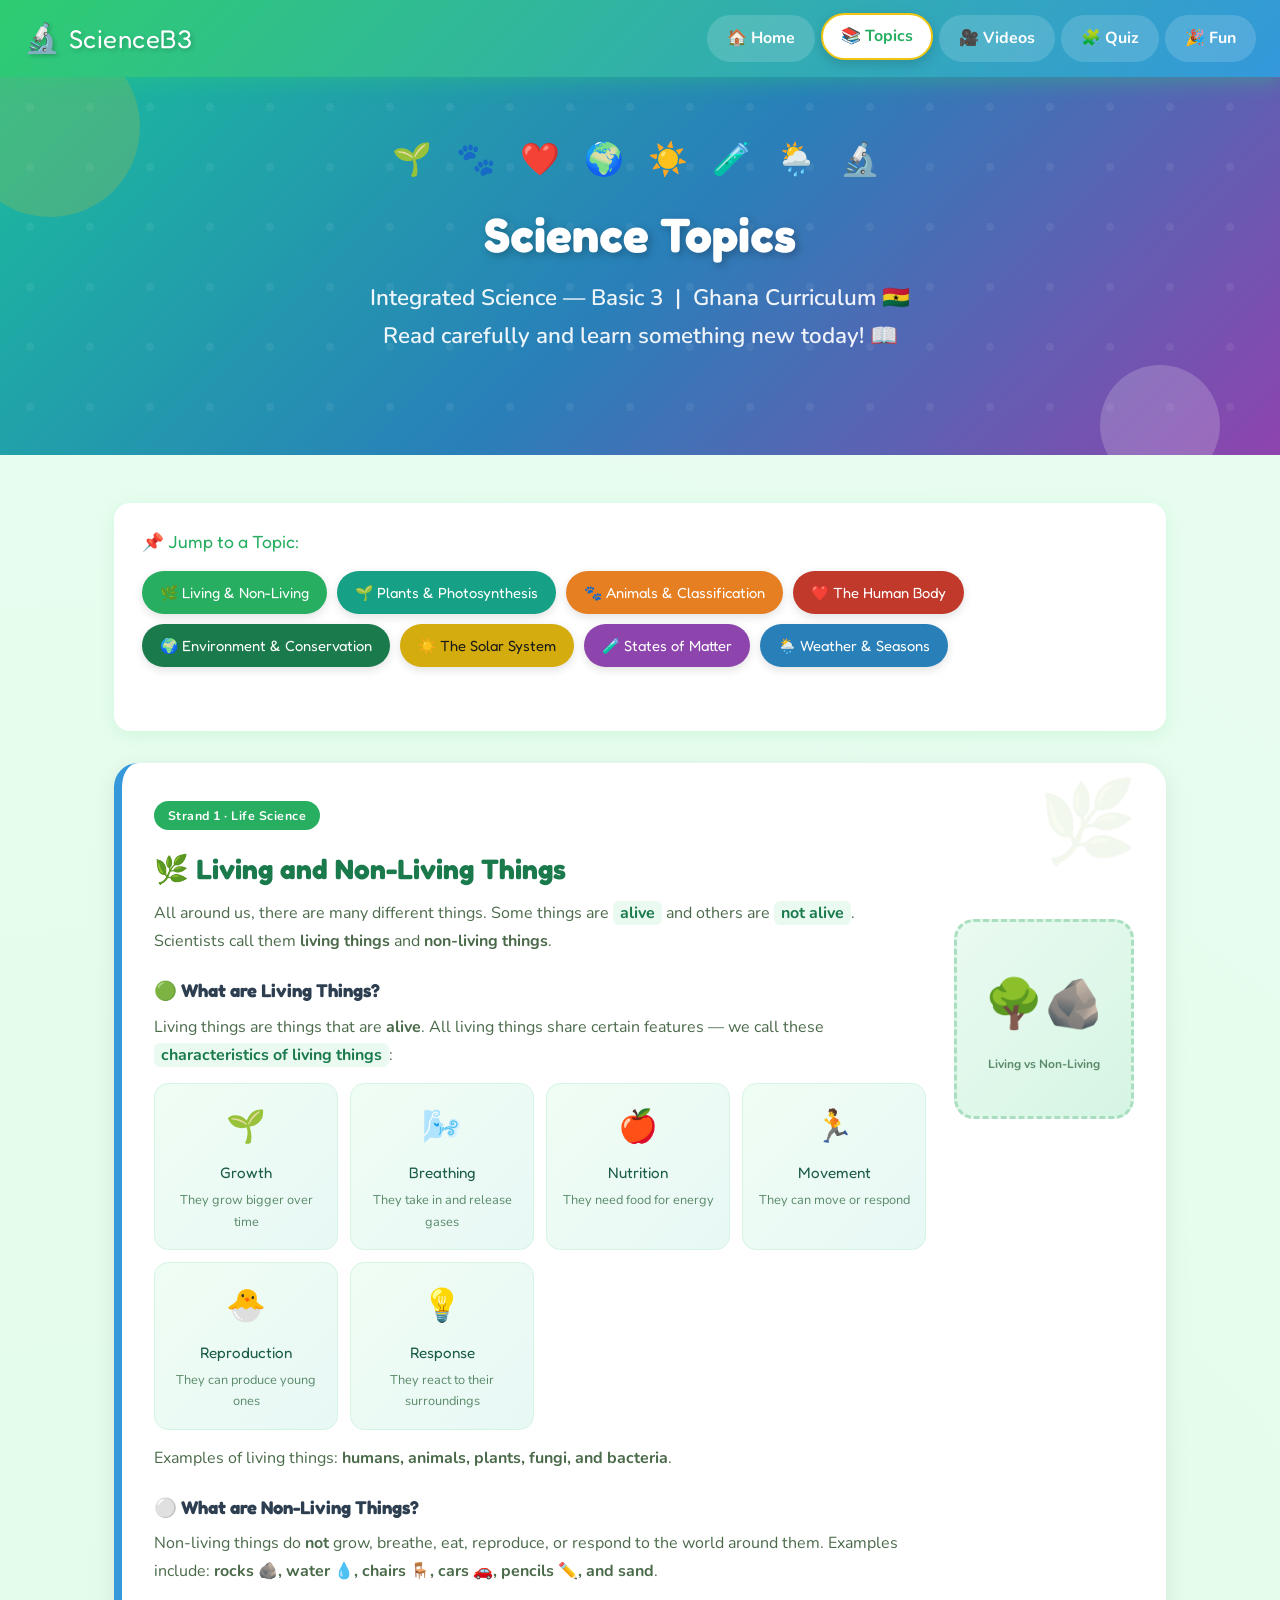
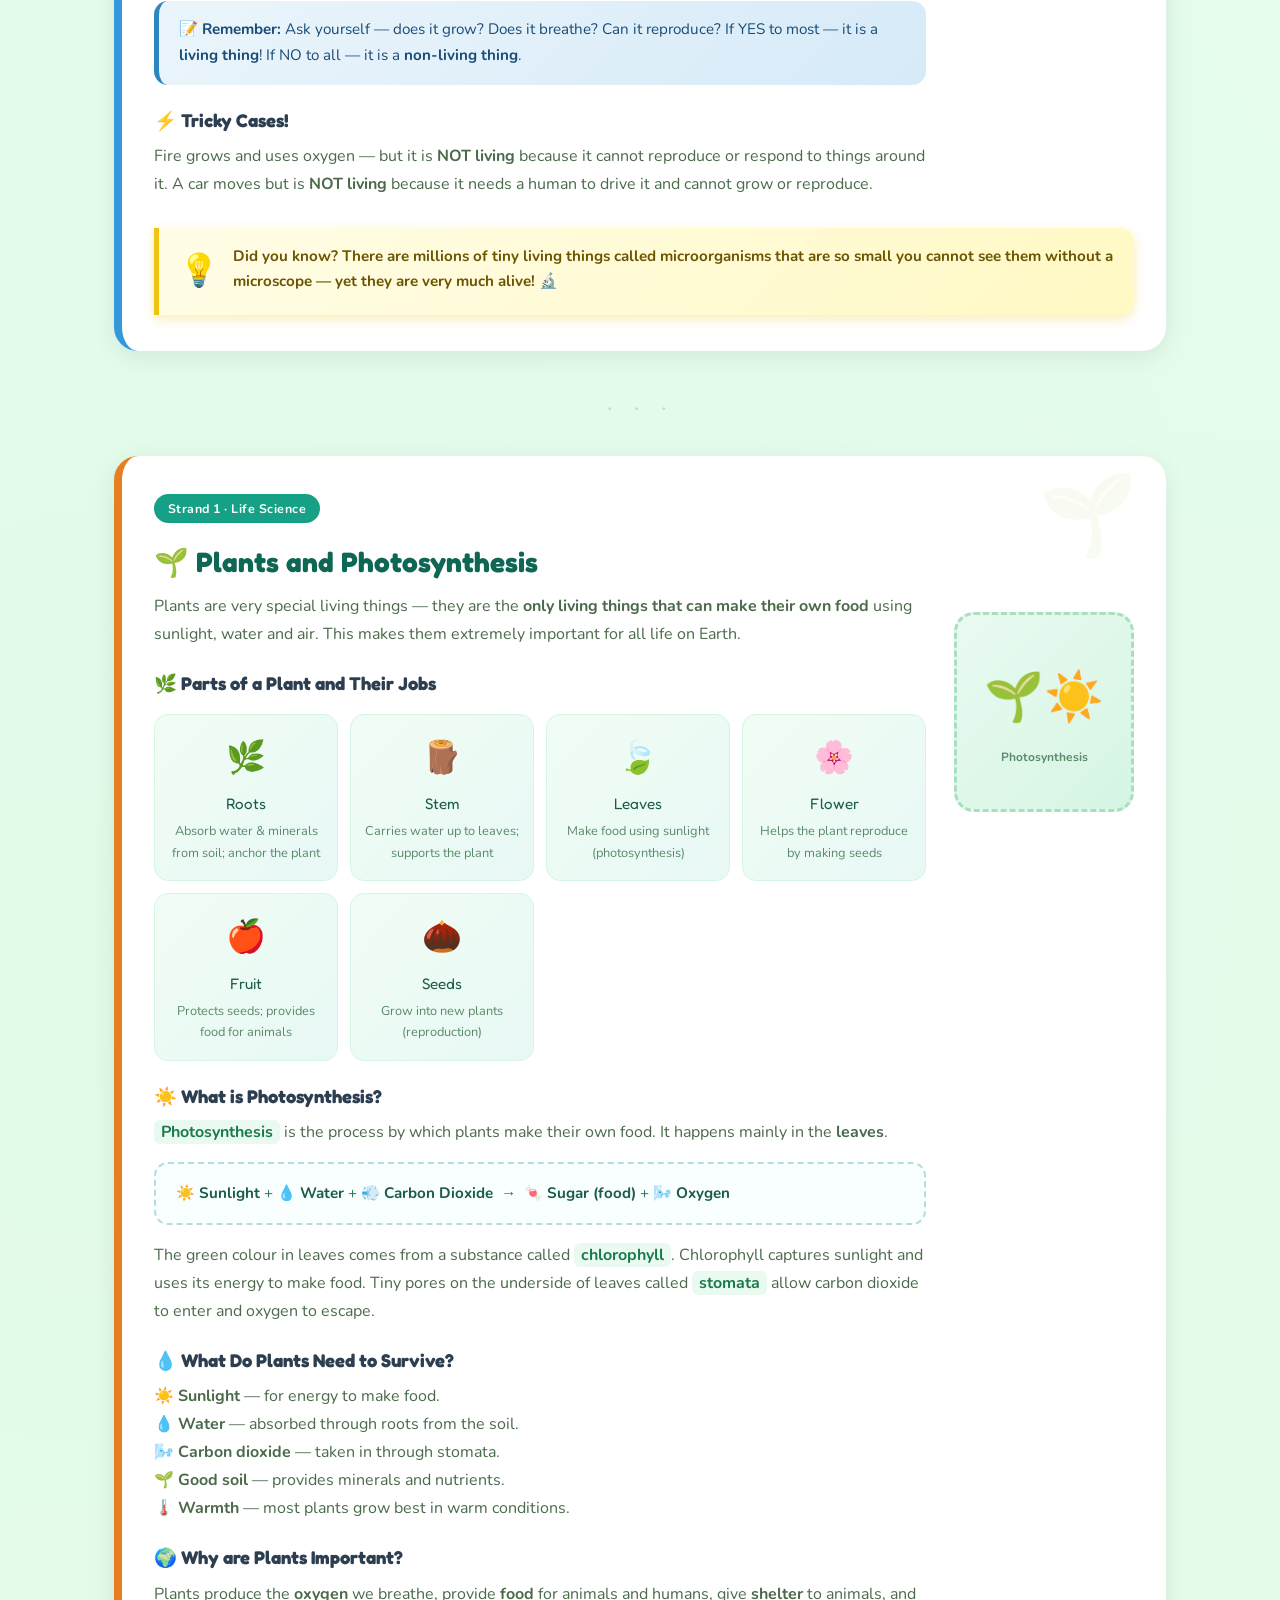
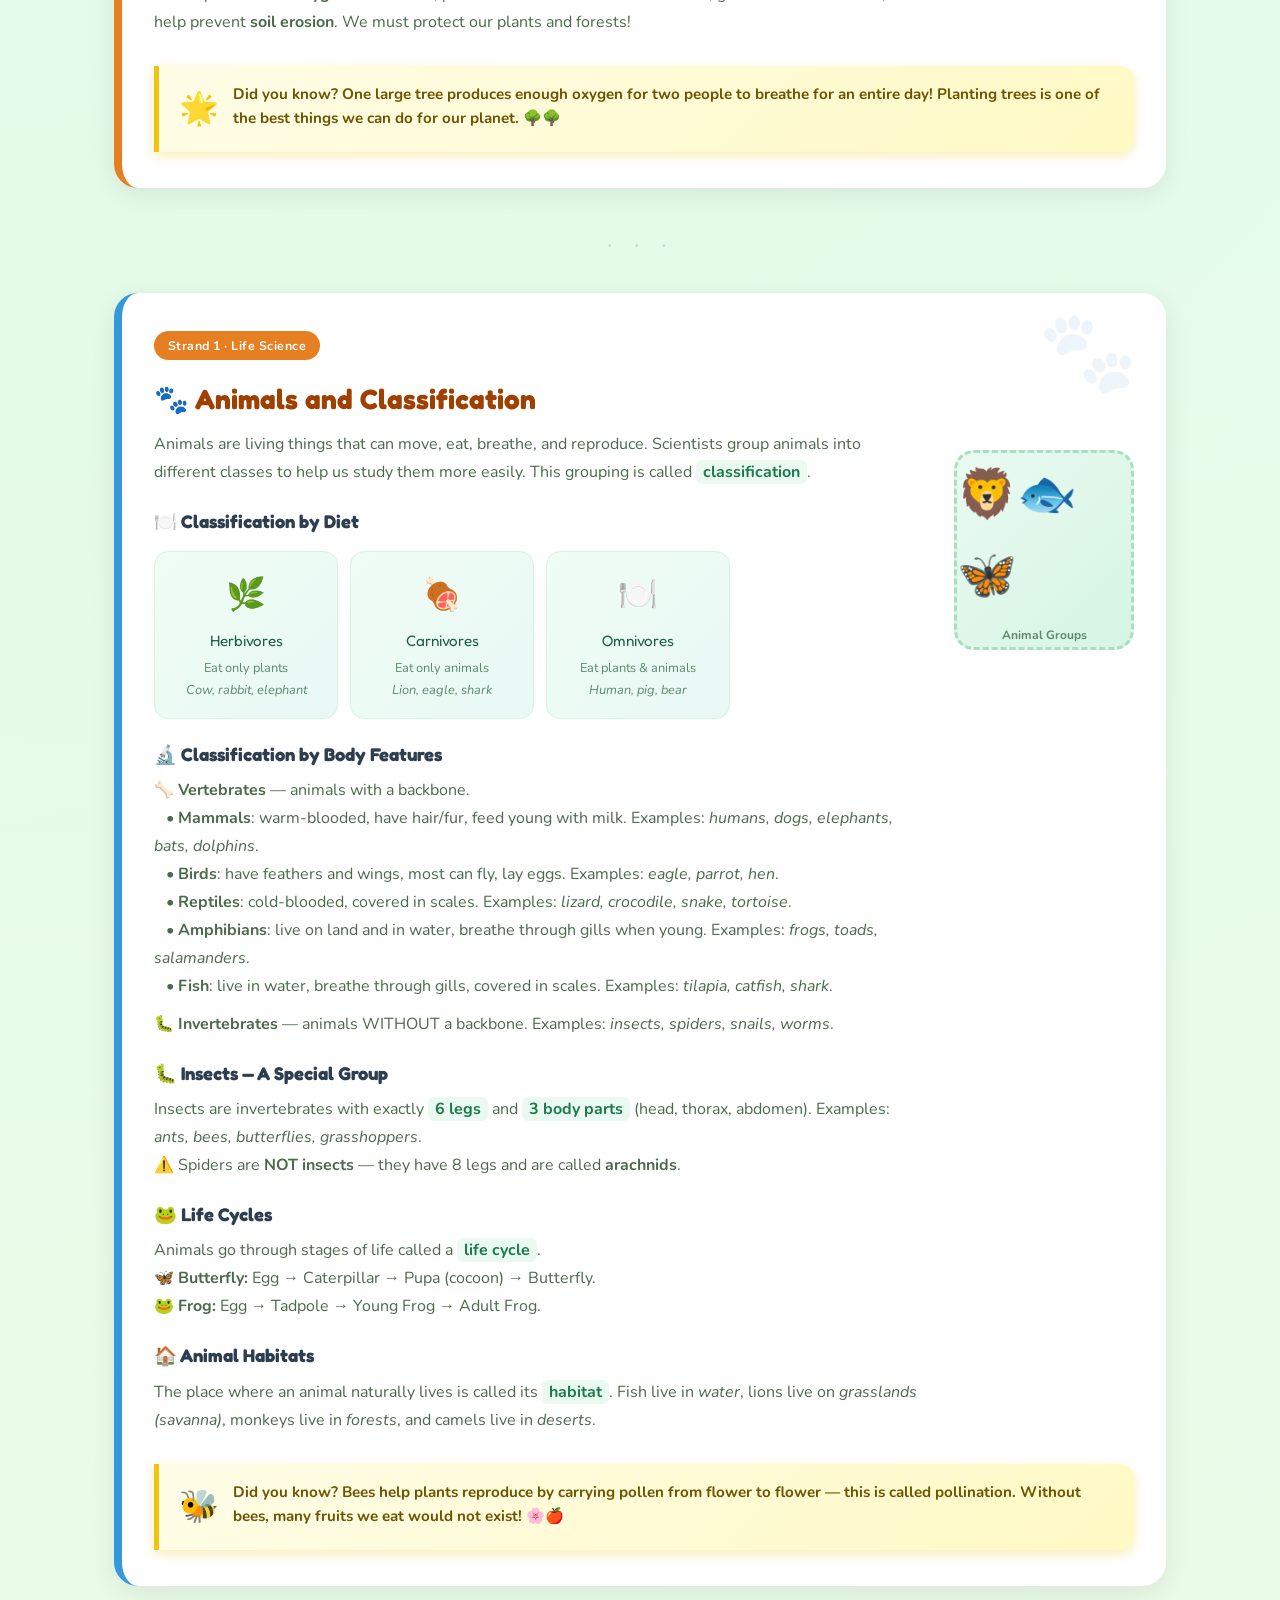
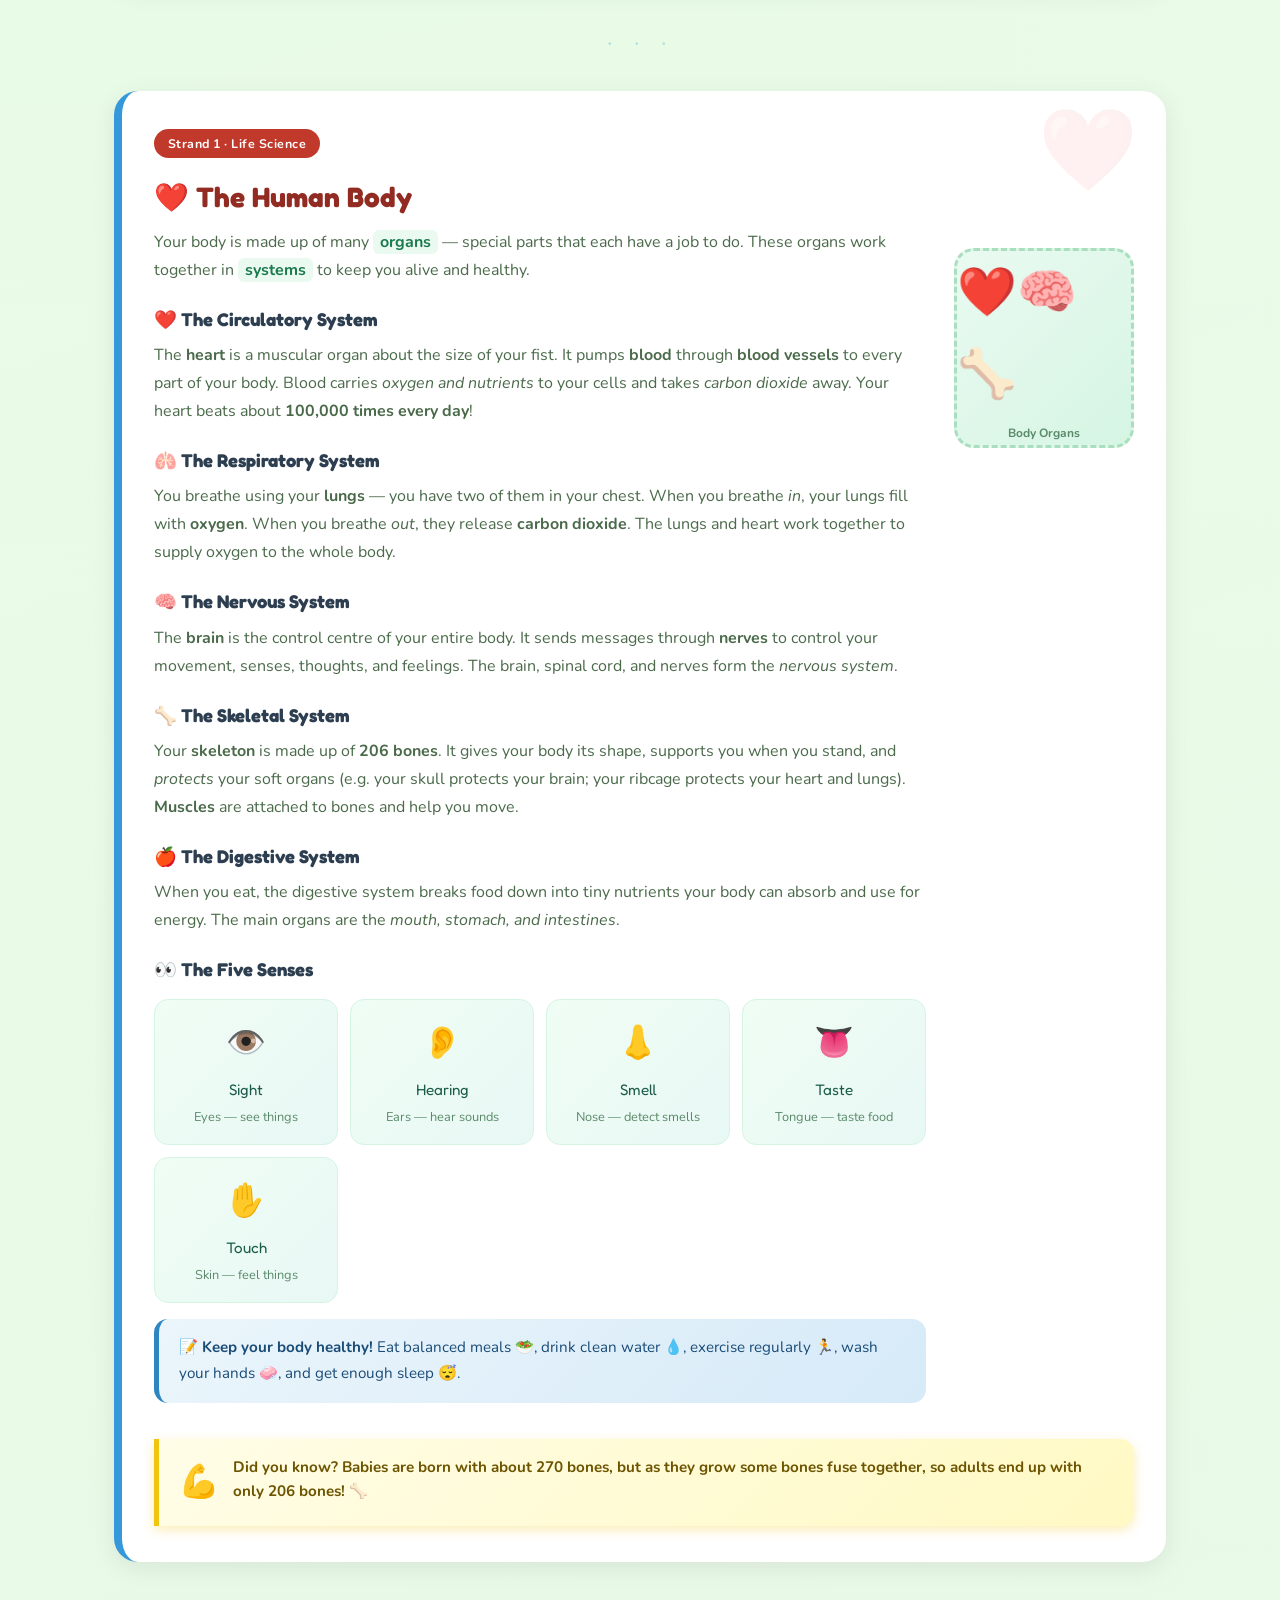
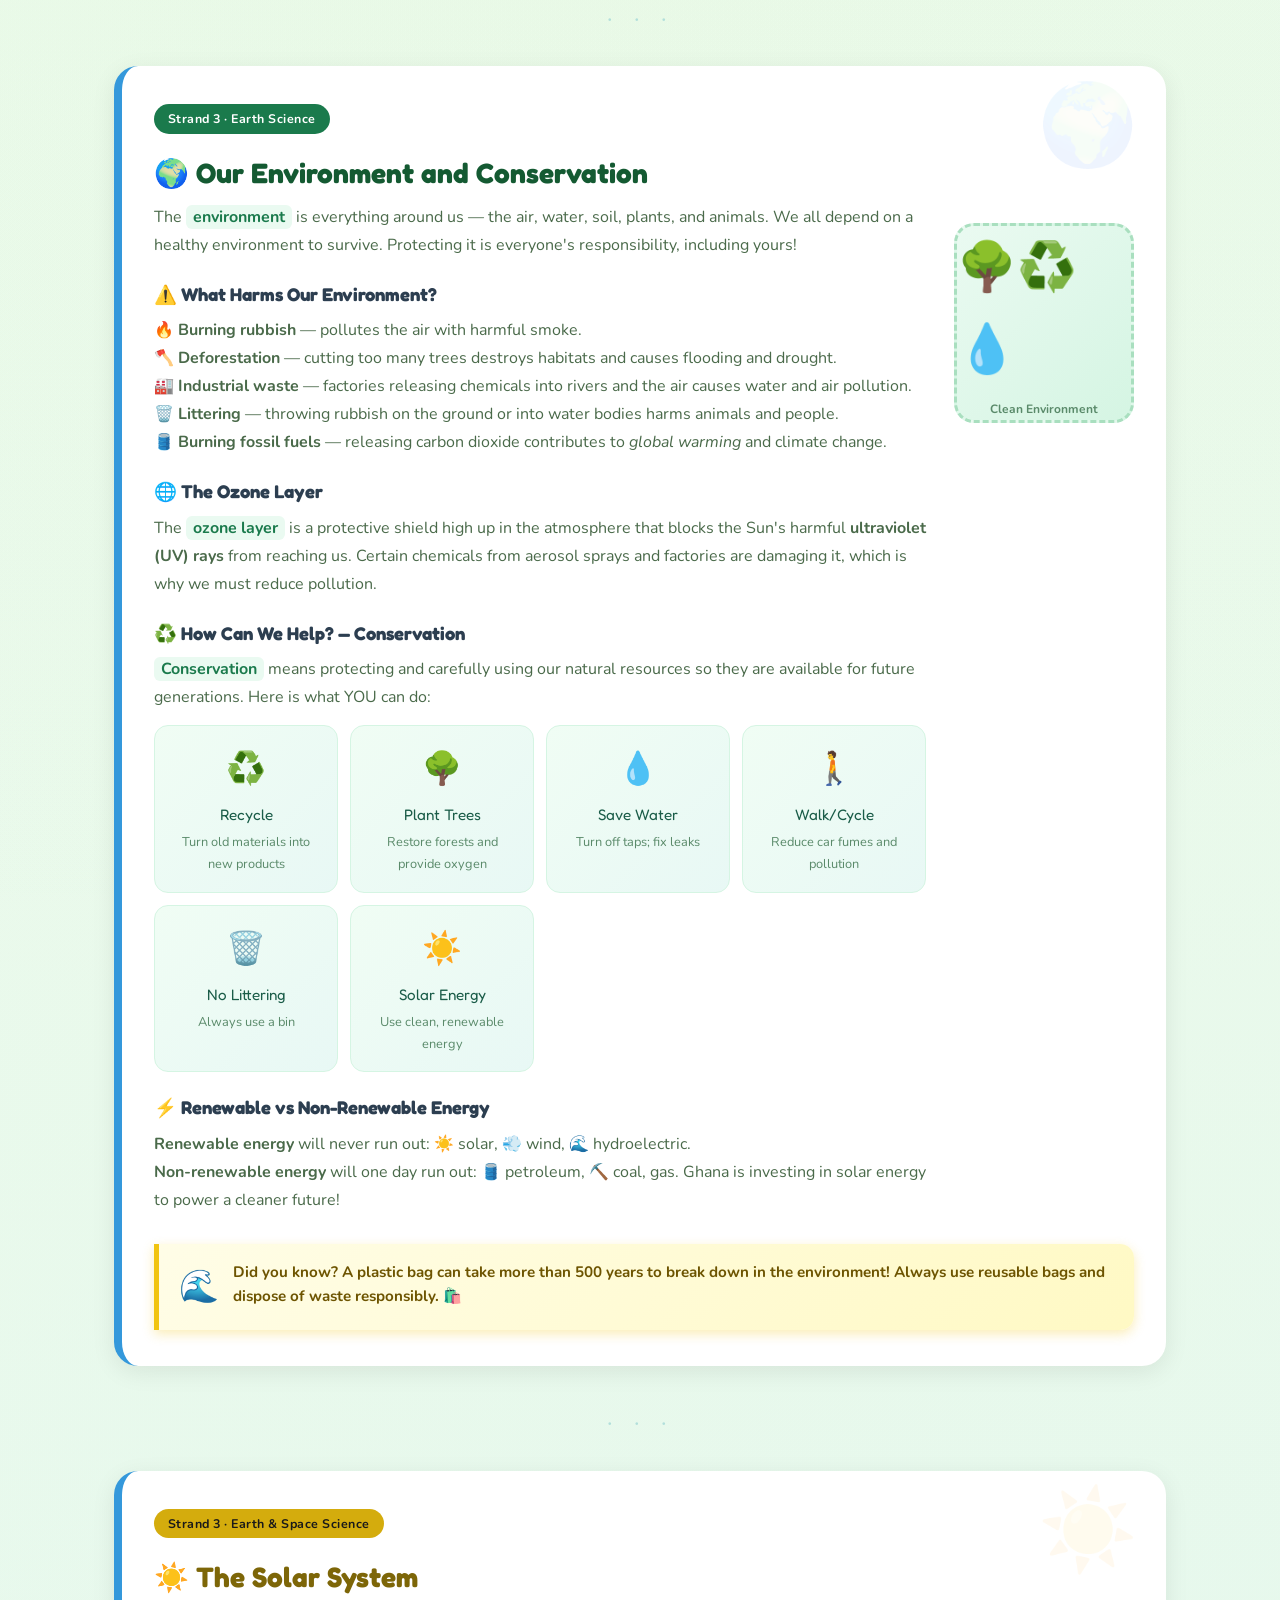
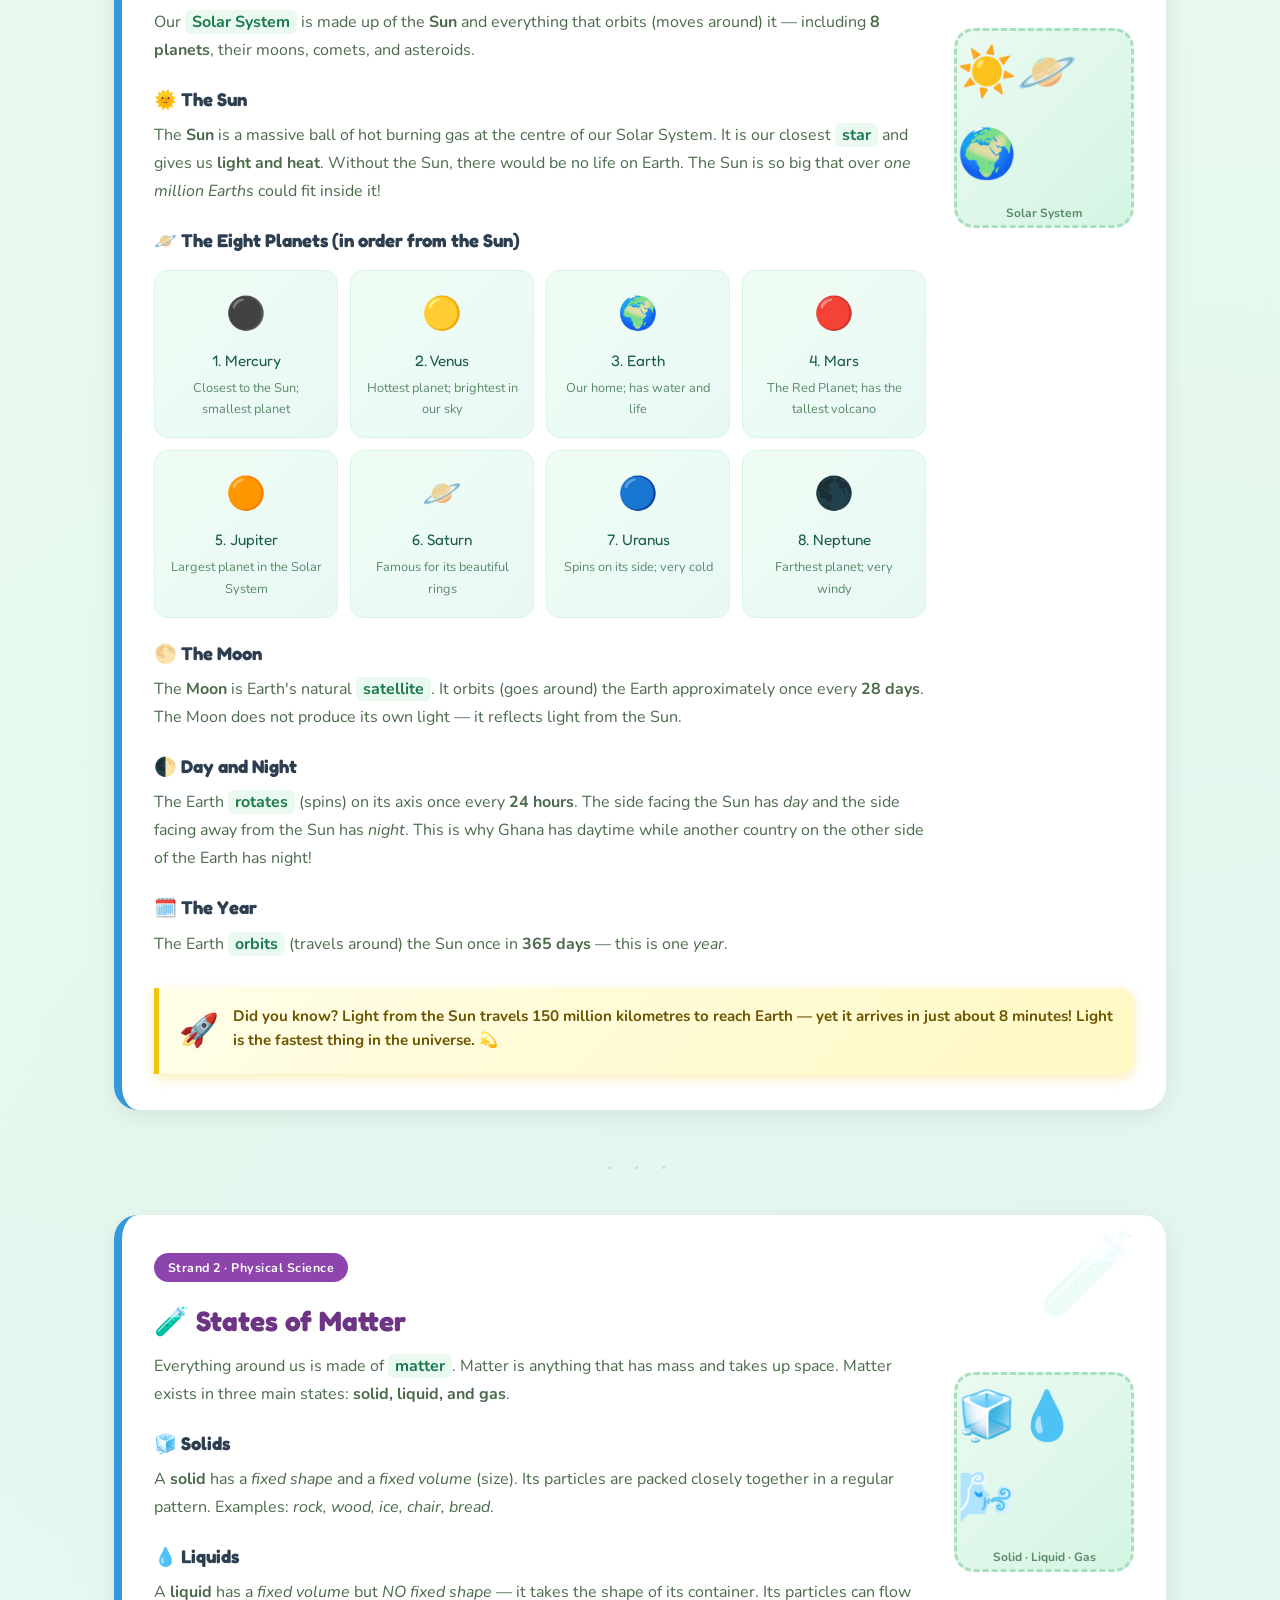
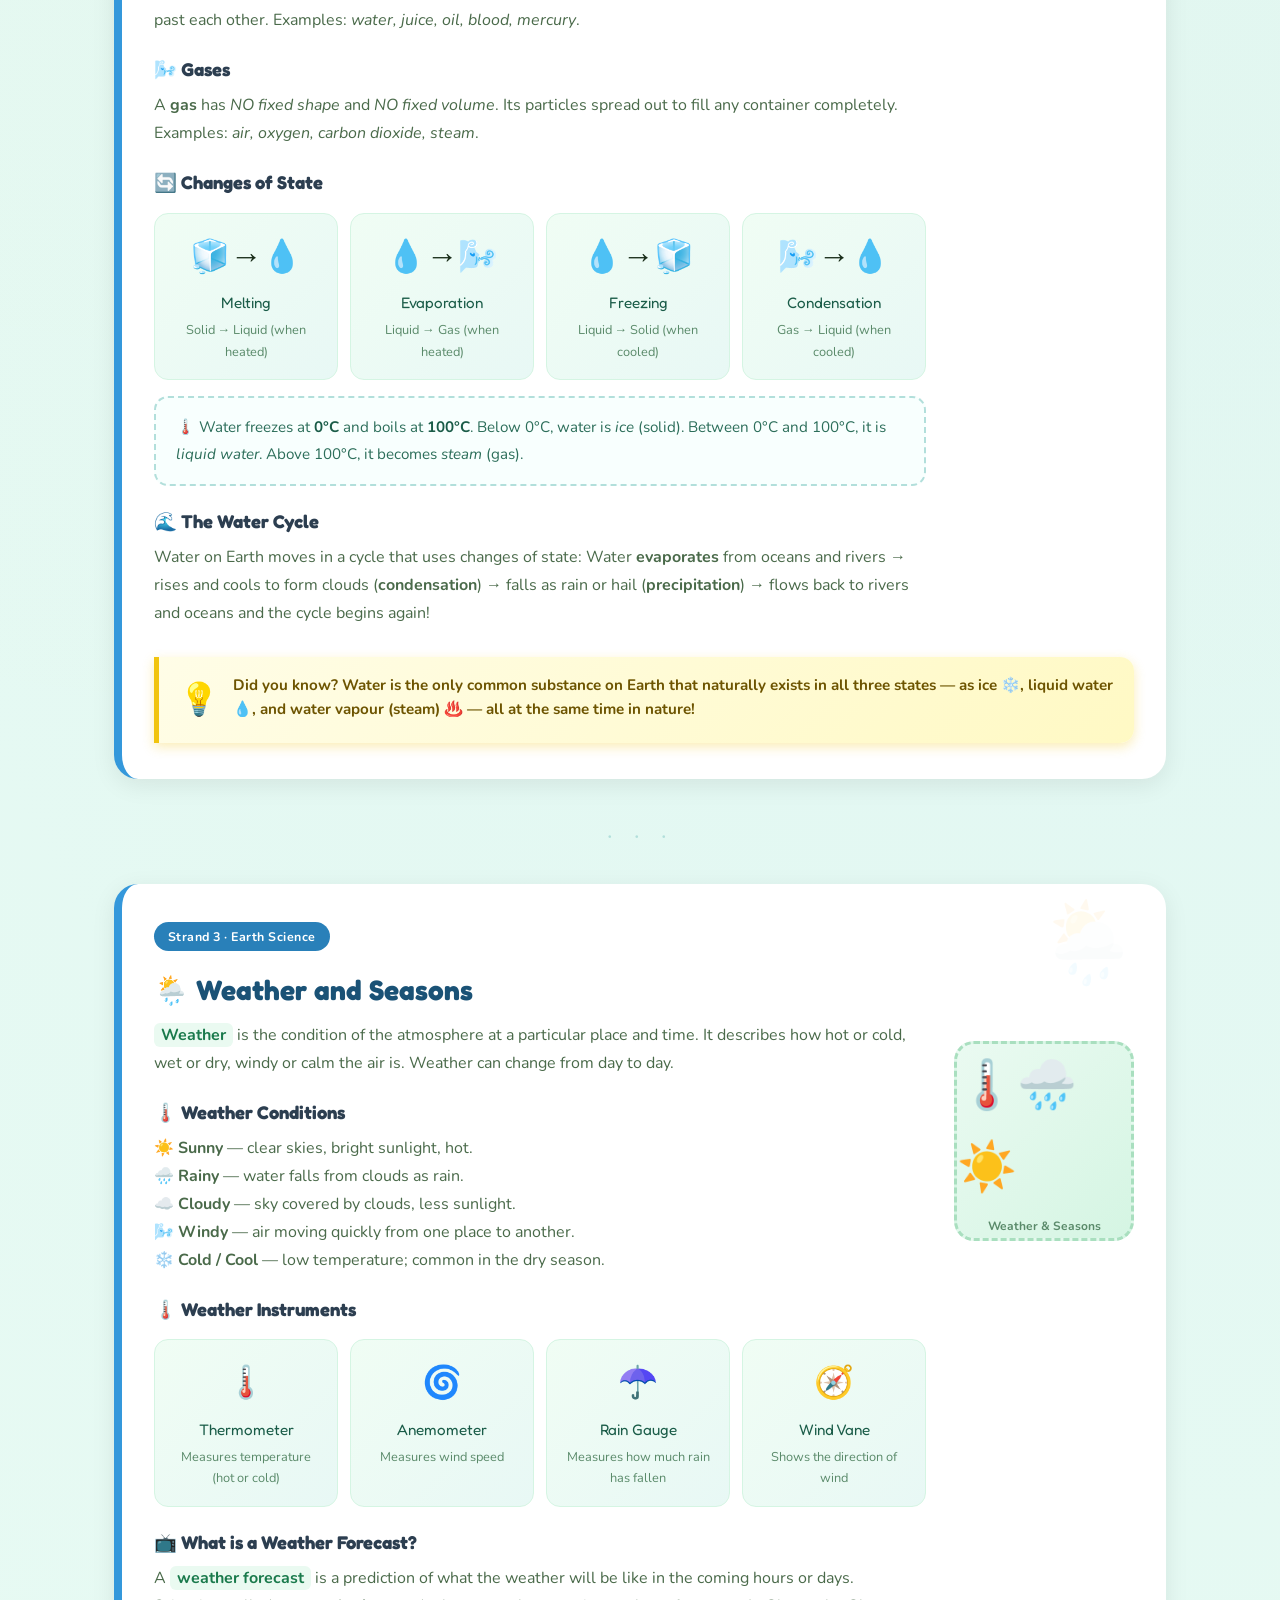
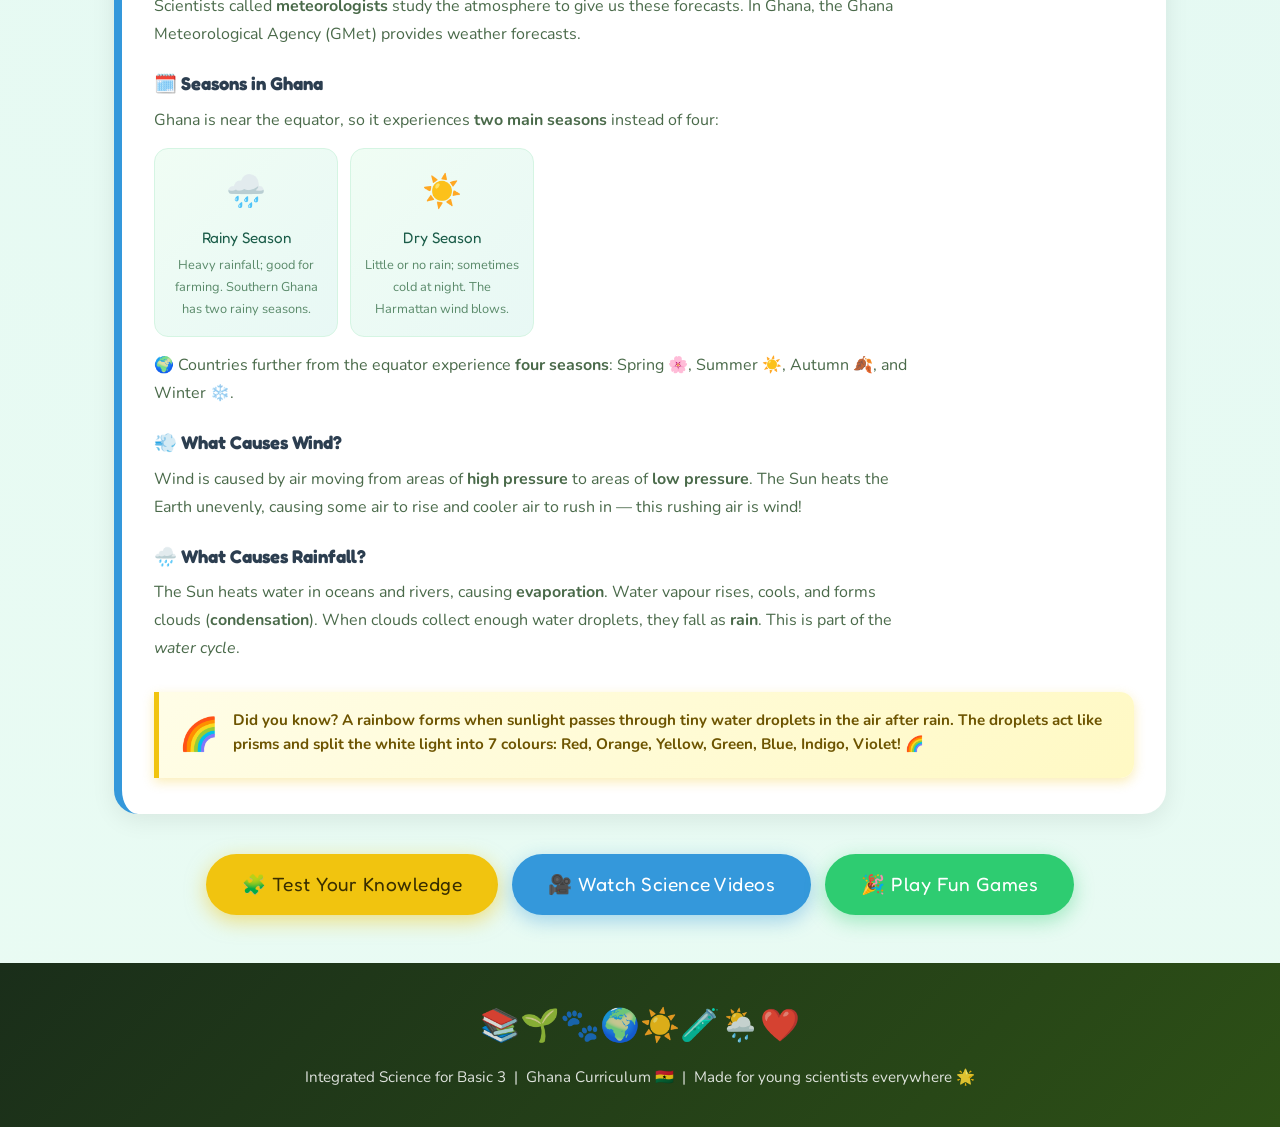
==== course.html @ 7cbc914b "Add files via upload" ====
<!DOCTYPE html>
<html lang="en">
<head>
  <meta charset="UTF-8" />
  <meta name="viewport" content="width=device-width, initial-scale=1.0" />
  <title>Topics – Integrated Science Basic 3</title>
  <link rel="stylesheet" href="style.css" />
  <style>
    /* ── Topic Nav Pills ── */
    .topic-nav {
      display: flex;
      flex-wrap: wrap;
      gap: 10px;
      margin-bottom: 40px;
    }
    .topic-nav a {
      display: inline-flex;
      align-items: center;
      gap: 6px;
      padding: 9px 18px;
      border-radius: 99px;
      font-family: 'Fredoka One', cursive;
      font-size: 0.92rem;
      text-decoration: none;
      color: white;
      box-shadow: 0 3px 10px rgba(0,0,0,0.12);
      transition: transform 0.18s, box-shadow 0.18s;
    }
    .topic-nav a:hover { transform: translateY(-3px); box-shadow: 0 7px 18px rgba(0,0,0,0.17); }
    .tn-green  { background: #27AE60; }
    .tn-teal   { background: #16A085; }
    .tn-orange { background: #E67E22; }
    .tn-red    { background: #C0392B; }
    .tn-earth  { background: #1A7A4C; }
    .tn-yellow { background: #D4AC0D; color:#1a1a1a !important; }
    .tn-purple { background: #8E44AD; }
    .tn-blue   { background: #2980B9; }

    /* ── Topic Section Styling ── */
    .topic-section {
      background: white;
      border-radius: 24px;
      padding: 36px 32px;
      margin-bottom: 36px;
      box-shadow: 0 6px 24px rgba(0,0,0,0.08);
      scroll-margin-top: 90px;
      position: relative;
      overflow: hidden;
    }
    .topic-section::before {
      content: attr(data-emoji);
      position: absolute;
      right: 28px;
      top: 20px;
      font-size: 5rem;
      opacity: 0.07;
      pointer-events: none;
      line-height: 1;
    }
    .topic-section h2 {
      font-family: 'Fredoka One', cursive;
      font-size: 1.75rem;
      margin-bottom: 6px;
      display: flex;
      align-items: center;
      gap: 10px;
    }
    .topic-section h3 {
      font-family: 'Fredoka One', cursive;
      font-size: 1.15rem;
      margin: 20px 0 6px;
      color: #2c3e50;
    }
    .topic-section p {
      color: #4a6a4a;
      font-size: 1rem;
      line-height: 1.75;
      margin-bottom: 10px;
    }

    /* Syllabus strand badge */
    .strand-badge {
      display: inline-block;
      padding: 4px 14px;
      border-radius: 99px;
      font-size: 0.78rem;
      font-weight: 700;
      letter-spacing: 0.04em;
      color: white;
      margin-bottom: 16px;
    }

    /* Keyword highlight */
    .kw {
      background: #eafaf1;
      color: #1a7a4c;
      padding: 1px 7px;
      border-radius: 6px;
      font-weight: 700;
    }

    /* Key terms box */
    .key-terms {
      background: #f8fffe;
      border: 2px dashed #b2dfdb;
      border-radius: 14px;
      padding: 16px 20px;
      margin: 16px 0;
    }
    .key-terms p {
      margin: 0;
      font-size: 0.95rem;
      color: #2c6e5a;
    }
    .key-terms strong { color: #1a5c48; }

    /* Concept grid */
    .concept-grid {
      display: grid;
      grid-template-columns: repeat(auto-fill, minmax(180px, 1fr));
      gap: 12px;
      margin: 14px 0;
    }
    .concept-card {
      background: linear-gradient(135deg, #f0fdf4, #e8f8f5);
      border-radius: 14px;
      padding: 16px 14px;
      text-align: center;
      border: 1.5px solid #d5f5e3;
    }
    .concept-card .cc-emoji { font-size: 2rem; display: block; margin-bottom: 6px; }
    .concept-card .cc-title { font-family: 'Fredoka One', cursive; font-size: 0.95rem; color: #1a5c48; }
    .concept-card .cc-desc  { font-size: 0.8rem; color: #5a8a6a; margin-top: 4px; }

    /* Flex topic layout */
    .topic-flex {
      display: flex;
      gap: 28px;
      align-items: flex-start;
      flex-wrap: wrap;
    }
    .topic-text { flex: 1; min-width: 260px; }
    .img-placeholder {
      width: 180px;
      min-width: 160px;
      aspect-ratio: 1;
      background: linear-gradient(135deg, #eafaf1, #d5f5e3);
      border-radius: 20px;
      display: flex;
      flex-direction: column;
      align-items: center;
      justify-content: center;
      font-size: 3rem;
      gap: 8px;
      color: #27ae60;
      border: 3px dashed #a9dfbf;
      flex-shrink: 0;
    }
    .img-placeholder span {
      font-size: 0.75rem;
      color: #5a8a6a;
      font-weight: 700;
      text-align: center;
      padding: 0 10px;
    }

    /* Fun fact */
    .fun-fact {
      background: linear-gradient(135deg, #FFFDE7, #FFF9C4);
      border-left: 5px solid #F1C40F;
      border-radius: 0 14px 14px 0;
      padding: 16px 20px;
      margin-top: 20px;
      display: flex;
      gap: 14px;
      align-items: flex-start;
    }
    .fact-icon { font-size: 1.8rem; flex-shrink: 0; }
    .fun-fact p { margin: 0; color: #6d5400; font-size: 0.95rem; line-height: 1.6; }

    /* Topic divider */
    .topic-divider {
      text-align: center;
      color: #b2dfdb;
      font-size: 1.5rem;
      letter-spacing: 8px;
      margin: 8px 0 28px;
    }

    /* Remember box */
    .remember-box {
      background: linear-gradient(135deg, #EBF5FB, #D6EAF8);
      border-radius: 14px;
      padding: 16px 20px;
      margin: 16px 0;
      border-left: 5px solid #2E86C1;
    }
    .remember-box p { margin: 0; color: #1a4c78; font-size: 0.95rem; line-height: 1.7; }
  </style>
</head>
<body>

  <!-- ========================================
       NAVIGATION BAR
       ======================================== -->
  <nav class="navbar">
    <a href="index.html" class="logo">
      <span class="logo-icon">🔬</span> ScienceB3
    </a>
    <ul class="nav-links">
      <li><a href="index.html">🏠 Home</a></li>
      <li><a href="course.html" class="active">📚 Topics</a></li>
      <li><a href="videos.html">🎥 Videos</a></li>
      <li><a href="quiz.html">🧩 Quiz</a></li>
      <li><a href="extra.html">🎉 Fun</a></li>
    </ul>
  </nav>

  <!-- ========================================
       PAGE HERO BANNER
       ======================================== -->
  <section class="hero" style="padding: 56px 24px 64px;">
    <div class="blob blob-1"></div>
    <div class="blob blob-2"></div>
    <div class="hero-emoji-row" style="font-size:2rem;">🌱 🐾 ❤️ 🌍 ☀️ 🧪 🌦️ 🔬</div>
    <h1 style="font-size: clamp(1.8rem, 4vw, 3rem);">Science Topics</h1>
    <p class="subtitle">
      Integrated Science — Basic 3 &nbsp;|&nbsp; Ghana Curriculum 🇬🇭<br/>
      Read carefully and learn something new today! 📖
    </p>
  </section>

  <!-- ========================================
       TOPICS CONTENT
       ======================================== -->
  <main class="container">

    <!-- ── Quick Navigation ── -->
    <div style="
      background: white;
      border-radius: 16px;
      padding: 24px 28px;
      margin-bottom: 32px;
      box-shadow: 0 4px 16px rgba(46,204,113,0.12);
    ">
      <p style="font-family:'Fredoka One',cursive; color:#27AE60; font-size:1.1rem; margin-bottom:14px;">
        📌 Jump to a Topic:
      </p>
      <div class="topic-nav">
        <a href="#living"      class="tn-green" >🌿 Living &amp; Non-Living</a>
        <a href="#plants"      class="tn-teal"  >🌱 Plants &amp; Photosynthesis</a>
        <a href="#animals"     class="tn-orange">🐾 Animals &amp; Classification</a>
        <a href="#body"        class="tn-red"   >❤️ The Human Body</a>
        <a href="#environment" class="tn-earth" >🌍 Environment &amp; Conservation</a>
        <a href="#solar"       class="tn-yellow">☀️ The Solar System</a>
        <a href="#matter"      class="tn-purple">🧪 States of Matter</a>
        <a href="#weather"     class="tn-blue"  >🌦️ Weather &amp; Seasons</a>
      </div>
    </div>

    <!-- ══════════════════════════════════════════
         TOPIC 1 — LIVING AND NON-LIVING THINGS
         ══════════════════════════════════════════ -->
    <section class="topic-section" id="living" data-emoji="🌿">
      <span class="strand-badge" style="background:#27AE60;">Strand 1 · Life Science</span>
      <h2 style="color:#1a7a4c;">🌿 Living and Non-Living Things</h2>

      <div class="topic-flex">
        <div class="topic-text">
          <p>
            All around us, there are many different things. Some things are
            <span class="kw">alive</span> and others are <span class="kw">not alive</span>.
            Scientists call them <strong>living things</strong> and <strong>non-living things</strong>.
          </p>

          <h3>🟢 What are Living Things?</h3>
          <p>
            Living things are things that are <strong>alive</strong>. All living things share
            certain features — we call these <span class="kw">characteristics of living things</span>:
          </p>

          <div class="concept-grid">
            <div class="concept-card">
              <span class="cc-emoji">🌱</span>
              <div class="cc-title">Growth</div>
              <div class="cc-desc">They grow bigger over time</div>
            </div>
            <div class="concept-card">
              <span class="cc-emoji">🌬️</span>
              <div class="cc-title">Breathing</div>
              <div class="cc-desc">They take in and release gases</div>
            </div>
            <div class="concept-card">
              <span class="cc-emoji">🍎</span>
              <div class="cc-title">Nutrition</div>
              <div class="cc-desc">They need food for energy</div>
            </div>
            <div class="concept-card">
              <span class="cc-emoji">🏃</span>
              <div class="cc-title">Movement</div>
              <div class="cc-desc">They can move or respond</div>
            </div>
            <div class="concept-card">
              <span class="cc-emoji">🐣</span>
              <div class="cc-title">Reproduction</div>
              <div class="cc-desc">They can produce young ones</div>
            </div>
            <div class="concept-card">
              <span class="cc-emoji">💡</span>
              <div class="cc-title">Response</div>
              <div class="cc-desc">They react to their surroundings</div>
            </div>
          </div>

          <p>
            Examples of living things: <strong>humans, animals, plants, fungi, and bacteria</strong>.
          </p>

          <h3>⚪ What are Non-Living Things?</h3>
          <p>
            Non-living things do <strong>not</strong> grow, breathe, eat, reproduce, or respond
            to the world around them. Examples include:
            <strong>rocks 🪨, water 💧, chairs 🪑, cars 🚗, pencils ✏️, and sand</strong>.
          </p>

          <div class="remember-box">
            <p>
              📝 <strong>Remember:</strong> Ask yourself — does it grow? Does it breathe? Can it
              reproduce? If YES to most — it is a <strong>living thing</strong>!
              If NO to all — it is a <strong>non-living thing</strong>.
            </p>
          </div>

          <h3>⚡ Tricky Cases!</h3>
          <p>
            Fire grows and uses oxygen — but it is <strong>NOT living</strong> because it cannot
            reproduce or respond to things around it. A car moves but is <strong>NOT living</strong>
            because it needs a human to drive it and cannot grow or reproduce.
          </p>
        </div>

        <div class="img-placeholder">
          🌳🪨
          <span>Living vs Non-Living</span>
        </div>
      </div>

      <div class="fun-fact">
        <span class="fact-icon">💡</span>
        <p>
          Did you know? There are millions of tiny living things called <strong>microorganisms</strong>
          that are so small you cannot see them without a microscope — yet they are very much alive! 🔬
        </p>
      </div>
    </section>

    <div class="topic-divider">· · ·</div>

    <!-- ══════════════════════════════════════════
         TOPIC 2 — PLANTS & PHOTOSYNTHESIS
         ══════════════════════════════════════════ -->
    <section class="topic-section" id="plants" data-emoji="🌱">
      <span class="strand-badge" style="background:#16A085;">Strand 1 · Life Science</span>
      <h2 style="color:#0e6655;">🌱 Plants and Photosynthesis</h2>

      <div class="topic-flex">
        <div class="topic-text">
          <p>
            Plants are very special living things — they are the <strong>only living things
            that can make their own food</strong> using sunlight, water and air.
            This makes them extremely important for all life on Earth.
          </p>

          <h3>🌿 Parts of a Plant and Their Jobs</h3>
          <div class="concept-grid">
            <div class="concept-card">
              <span class="cc-emoji">🌿</span>
              <div class="cc-title">Roots</div>
              <div class="cc-desc">Absorb water &amp; minerals from soil; anchor the plant</div>
            </div>
            <div class="concept-card">
              <span class="cc-emoji">🪵</span>
              <div class="cc-title">Stem</div>
              <div class="cc-desc">Carries water up to leaves; supports the plant</div>
            </div>
            <div class="concept-card">
              <span class="cc-emoji">🍃</span>
              <div class="cc-title">Leaves</div>
              <div class="cc-desc">Make food using sunlight (photosynthesis)</div>
            </div>
            <div class="concept-card">
              <span class="cc-emoji">🌸</span>
              <div class="cc-title">Flower</div>
              <div class="cc-desc">Helps the plant reproduce by making seeds</div>
            </div>
            <div class="concept-card">
              <span class="cc-emoji">🍎</span>
              <div class="cc-title">Fruit</div>
              <div class="cc-desc">Protects seeds; provides food for animals</div>
            </div>
            <div class="concept-card">
              <span class="cc-emoji">🌰</span>
              <div class="cc-title">Seeds</div>
              <div class="cc-desc">Grow into new plants (reproduction)</div>
            </div>
          </div>

          <h3>☀️ What is Photosynthesis?</h3>
          <p>
            <span class="kw">Photosynthesis</span> is the process by which plants make their own food.
            It happens mainly in the <strong>leaves</strong>.
          </p>

          <div class="key-terms">
            <p>
              <strong>☀️ Sunlight</strong> + <strong>💧 Water</strong> + <strong>💨 Carbon Dioxide</strong>
              &nbsp;→&nbsp; <strong>🍬 Sugar (food)</strong> + <strong>🌬️ Oxygen</strong>
            </p>
          </div>

          <p>
            The green colour in leaves comes from a substance called <span class="kw">chlorophyll</span>.
            Chlorophyll captures sunlight and uses its energy to make food.
            Tiny pores on the underside of leaves called <span class="kw">stomata</span> allow
            carbon dioxide to enter and oxygen to escape.
          </p>

          <h3>💧 What Do Plants Need to Survive?</h3>
          <p>
            ☀️ <strong>Sunlight</strong> — for energy to make food.<br/>
            💧 <strong>Water</strong> — absorbed through roots from the soil.<br/>
            🌬️ <strong>Carbon dioxide</strong> — taken in through stomata.<br/>
            🌱 <strong>Good soil</strong> — provides minerals and nutrients.<br/>
            🌡️ <strong>Warmth</strong> — most plants grow best in warm conditions.
          </p>

          <h3>🌍 Why are Plants Important?</h3>
          <p>
            Plants produce the <strong>oxygen</strong> we breathe, provide <strong>food</strong>
            for animals and humans, give <strong>shelter</strong> to animals, and help prevent
            <strong>soil erosion</strong>. We must protect our plants and forests!
          </p>
        </div>

        <div class="img-placeholder">
          🌱☀️
          <span>Photosynthesis</span>
        </div>
      </div>

      <div class="fun-fact">
        <span class="fact-icon">🌟</span>
        <p>
          Did you know? One large tree produces enough oxygen for <strong>two people</strong>
          to breathe for an entire day! Planting trees is one of the best things we can do
          for our planet. 🌳🌳
        </p>
      </div>
    </section>

    <div class="topic-divider">· · ·</div>

    <!-- ══════════════════════════════════════════
         TOPIC 3 — ANIMALS & CLASSIFICATION
         ══════════════════════════════════════════ -->
    <section class="topic-section" id="animals" data-emoji="🐾">
      <span class="strand-badge" style="background:#E67E22;">Strand 1 · Life Science</span>
      <h2 style="color:#a04000;">🐾 Animals and Classification</h2>

      <div class="topic-flex">
        <div class="topic-text">
          <p>
            Animals are living things that can move, eat, breathe, and reproduce.
            Scientists group animals into different classes to help us study them more easily.
            This grouping is called <span class="kw">classification</span>.
          </p>

          <h3>🍽️ Classification by Diet</h3>
          <div class="concept-grid">
            <div class="concept-card">
              <span class="cc-emoji">🌿</span>
              <div class="cc-title">Herbivores</div>
              <div class="cc-desc">Eat only plants<br/><em>Cow, rabbit, elephant</em></div>
            </div>
            <div class="concept-card">
              <span class="cc-emoji">🍖</span>
              <div class="cc-title">Carnivores</div>
              <div class="cc-desc">Eat only animals<br/><em>Lion, eagle, shark</em></div>
            </div>
            <div class="concept-card">
              <span class="cc-emoji">🍽️</span>
              <div class="cc-title">Omnivores</div>
              <div class="cc-desc">Eat plants &amp; animals<br/><em>Human, pig, bear</em></div>
            </div>
          </div>

          <h3>🔬 Classification by Body Features</h3>
          <p>
            🦴 <strong>Vertebrates</strong> — animals with a backbone.<br/>
            &nbsp;&nbsp;&nbsp;• <strong>Mammals</strong>: warm-blooded, have hair/fur, feed young with milk.
              Examples: <em>humans, dogs, elephants, bats, dolphins</em>.<br/>
            &nbsp;&nbsp;&nbsp;• <strong>Birds</strong>: have feathers and wings, most can fly, lay eggs.
              Examples: <em>eagle, parrot, hen</em>.<br/>
            &nbsp;&nbsp;&nbsp;• <strong>Reptiles</strong>: cold-blooded, covered in scales.
              Examples: <em>lizard, crocodile, snake, tortoise</em>.<br/>
            &nbsp;&nbsp;&nbsp;• <strong>Amphibians</strong>: live on land and in water, breathe through gills when young.
              Examples: <em>frogs, toads, salamanders</em>.<br/>
            &nbsp;&nbsp;&nbsp;• <strong>Fish</strong>: live in water, breathe through gills, covered in scales.
              Examples: <em>tilapia, catfish, shark</em>.
          </p>
          <p>
            🐛 <strong>Invertebrates</strong> — animals WITHOUT a backbone. Examples:
            <em>insects, spiders, snails, worms</em>.
          </p>

          <h3>🐛 Insects — A Special Group</h3>
          <p>
            Insects are invertebrates with exactly <span class="kw">6 legs</span> and
            <span class="kw">3 body parts</span> (head, thorax, abdomen).
            Examples: <em>ants, bees, butterflies, grasshoppers</em>.
            <br/>
            ⚠️ Spiders are <strong>NOT insects</strong> — they have 8 legs and are called
            <strong>arachnids</strong>.
          </p>

          <h3>🐸 Life Cycles</h3>
          <p>
            Animals go through stages of life called a <span class="kw">life cycle</span>.<br/>
            🦋 <strong>Butterfly:</strong> Egg → Caterpillar → Pupa (cocoon) → Butterfly.<br/>
            🐸 <strong>Frog:</strong> Egg → Tadpole → Young Frog → Adult Frog.
          </p>

          <h3>🏠 Animal Habitats</h3>
          <p>
            The place where an animal naturally lives is called its <span class="kw">habitat</span>.
            Fish live in <em>water</em>, lions live on <em>grasslands (savanna)</em>,
            monkeys live in <em>forests</em>, and camels live in <em>deserts</em>.
          </p>
        </div>

        <div class="img-placeholder">
          🦁🐟🦋
          <span>Animal Groups</span>
        </div>
      </div>

      <div class="fun-fact">
        <span class="fact-icon">🐝</span>
        <p>
          Did you know? Bees help plants reproduce by carrying <strong>pollen</strong> from
          flower to flower — this is called <strong>pollination</strong>. Without bees,
          many fruits we eat would not exist! 🌸🍎
        </p>
      </div>
    </section>

    <div class="topic-divider">· · ·</div>

    <!-- ══════════════════════════════════════════
         TOPIC 4 — THE HUMAN BODY
         ══════════════════════════════════════════ -->
    <section class="topic-section" id="body" data-emoji="❤️">
      <span class="strand-badge" style="background:#C0392B;">Strand 1 · Life Science</span>
      <h2 style="color:#922b21;">❤️ The Human Body</h2>

      <div class="topic-flex">
        <div class="topic-text">
          <p>
            Your body is made up of many <span class="kw">organs</span> — special parts that
            each have a job to do. These organs work together in <span class="kw">systems</span>
            to keep you alive and healthy.
          </p>

          <h3>❤️ The Circulatory System</h3>
          <p>
            The <strong>heart</strong> is a muscular organ about the size of your fist.
            It pumps <strong>blood</strong> through <strong>blood vessels</strong> to every
            part of your body. Blood carries <em>oxygen and nutrients</em> to your cells and
            takes <em>carbon dioxide</em> away.
            Your heart beats about <strong>100,000 times every day</strong>!
          </p>

          <h3>🫁 The Respiratory System</h3>
          <p>
            You breathe using your <strong>lungs</strong> — you have two of them in your chest.
            When you breathe <em>in</em>, your lungs fill with <strong>oxygen</strong>.
            When you breathe <em>out</em>, they release <strong>carbon dioxide</strong>.
            The lungs and heart work together to supply oxygen to the whole body.
          </p>

          <h3>🧠 The Nervous System</h3>
          <p>
            The <strong>brain</strong> is the control centre of your entire body. It sends
            messages through <strong>nerves</strong> to control your movement, senses, thoughts,
            and feelings. The brain, spinal cord, and nerves form the <em>nervous system</em>.
          </p>

          <h3>🦴 The Skeletal System</h3>
          <p>
            Your <strong>skeleton</strong> is made up of <strong>206 bones</strong>.
            It gives your body its shape, supports you when you stand, and
            <em>protects</em> your soft organs (e.g. your skull protects your brain;
            your ribcage protects your heart and lungs).
            <strong>Muscles</strong> are attached to bones and help you move.
          </p>

          <h3>🍎 The Digestive System</h3>
          <p>
            When you eat, the digestive system breaks food down into tiny nutrients
            your body can absorb and use for energy. The main organs are the
            <em>mouth, stomach, and intestines</em>.
          </p>

          <h3>👀 The Five Senses</h3>
          <div class="concept-grid">
            <div class="concept-card"><span class="cc-emoji">👁️</span><div class="cc-title">Sight</div><div class="cc-desc">Eyes — see things</div></div>
            <div class="concept-card"><span class="cc-emoji">👂</span><div class="cc-title">Hearing</div><div class="cc-desc">Ears — hear sounds</div></div>
            <div class="concept-card"><span class="cc-emoji">👃</span><div class="cc-title">Smell</div><div class="cc-desc">Nose — detect smells</div></div>
            <div class="concept-card"><span class="cc-emoji">👅</span><div class="cc-title">Taste</div><div class="cc-desc">Tongue — taste food</div></div>
            <div class="concept-card"><span class="cc-emoji">✋</span><div class="cc-title">Touch</div><div class="cc-desc">Skin — feel things</div></div>
          </div>

          <div class="remember-box">
            <p>
              📝 <strong>Keep your body healthy!</strong> Eat balanced meals 🥗, drink
              clean water 💧, exercise regularly 🏃, wash your hands 🧼, and get enough sleep 😴.
            </p>
          </div>
        </div>

        <div class="img-placeholder">
          ❤️🧠🦴
          <span>Body Organs</span>
        </div>
      </div>

      <div class="fun-fact">
        <span class="fact-icon">💪</span>
        <p>
          Did you know? Babies are born with about <strong>270 bones</strong>, but as they grow
          some bones fuse together, so adults end up with only <strong>206 bones</strong>! 🦴
        </p>
      </div>
    </section>

    <div class="topic-divider">· · ·</div>

    <!-- ══════════════════════════════════════════
         TOPIC 5 — ENVIRONMENT & CONSERVATION
         ══════════════════════════════════════════ -->
    <section class="topic-section" id="environment" data-emoji="🌍">
      <span class="strand-badge" style="background:#1A7A4C;">Strand 3 · Earth Science</span>
      <h2 style="color:#145a32;">🌍 Our Environment and Conservation</h2>

      <div class="topic-flex">
        <div class="topic-text">
          <p>
            The <span class="kw">environment</span> is everything around us — the air, water,
            soil, plants, and animals. We all depend on a healthy environment to survive.
            Protecting it is everyone's responsibility, including yours!
          </p>

          <h3>⚠️ What Harms Our Environment?</h3>
          <p>
            🔥 <strong>Burning rubbish</strong> — pollutes the air with harmful smoke.<br/>
            🪓 <strong>Deforestation</strong> — cutting too many trees destroys habitats and
              causes flooding and drought.<br/>
            🏭 <strong>Industrial waste</strong> — factories releasing chemicals into rivers
              and the air causes water and air pollution.<br/>
            🗑️ <strong>Littering</strong> — throwing rubbish on the ground or into water bodies
              harms animals and people.<br/>
            🛢️ <strong>Burning fossil fuels</strong> — releasing carbon dioxide contributes to
              <em>global warming</em> and climate change.
          </p>

          <h3>🌐 The Ozone Layer</h3>
          <p>
            The <span class="kw">ozone layer</span> is a protective shield high up in the
            atmosphere that blocks the Sun's harmful <strong>ultraviolet (UV) rays</strong>
            from reaching us. Certain chemicals from aerosol sprays and factories are damaging
            it, which is why we must reduce pollution.
          </p>

          <h3>♻️ How Can We Help? — Conservation</h3>
          <p>
            <span class="kw">Conservation</span> means protecting and carefully using our
            natural resources so they are available for future generations. Here is what YOU can do:
          </p>
          <div class="concept-grid">
            <div class="concept-card"><span class="cc-emoji">♻️</span><div class="cc-title">Recycle</div><div class="cc-desc">Turn old materials into new products</div></div>
            <div class="concept-card"><span class="cc-emoji">🌳</span><div class="cc-title">Plant Trees</div><div class="cc-desc">Restore forests and provide oxygen</div></div>
            <div class="concept-card"><span class="cc-emoji">💧</span><div class="cc-title">Save Water</div><div class="cc-desc">Turn off taps; fix leaks</div></div>
            <div class="concept-card"><span class="cc-emoji">🚶</span><div class="cc-title">Walk/Cycle</div><div class="cc-desc">Reduce car fumes and pollution</div></div>
            <div class="concept-card"><span class="cc-emoji">🗑️</span><div class="cc-title">No Littering</div><div class="cc-desc">Always use a bin</div></div>
            <div class="concept-card"><span class="cc-emoji">☀️</span><div class="cc-title">Solar Energy</div><div class="cc-desc">Use clean, renewable energy</div></div>
          </div>

          <h3>⚡ Renewable vs Non-Renewable Energy</h3>
          <p>
            <strong>Renewable energy</strong> will never run out: ☀️ solar, 💨 wind, 🌊 hydroelectric.<br/>
            <strong>Non-renewable energy</strong> will one day run out: 🛢️ petroleum, ⛏️ coal, gas.
            Ghana is investing in solar energy to power a cleaner future!
          </p>
        </div>

        <div class="img-placeholder">
          🌳♻️💧
          <span>Clean Environment</span>
        </div>
      </div>

      <div class="fun-fact">
        <span class="fact-icon">🌊</span>
        <p>
          Did you know? A plastic bag can take more than <strong>500 years</strong> to break down
          in the environment! Always use reusable bags and dispose of waste responsibly. 🛍️
        </p>
      </div>
    </section>

    <div class="topic-divider">· · ·</div>

    <!-- ══════════════════════════════════════════
         TOPIC 6 — THE SOLAR SYSTEM
         ══════════════════════════════════════════ -->
    <section class="topic-section" id="solar" data-emoji="☀️">
      <span class="strand-badge" style="background:#D4AC0D; color:#1a1a1a;">Strand 3 · Earth &amp; Space Science</span>
      <h2 style="color:#7d6608;">☀️ The Solar System</h2>

      <div class="topic-flex">
        <div class="topic-text">
          <p>
            Our <span class="kw">Solar System</span> is made up of the <strong>Sun</strong>
            and everything that orbits (moves around) it — including
            <strong>8 planets</strong>, their moons, comets, and asteroids.
          </p>

          <h3>🌞 The Sun</h3>
          <p>
            The <strong>Sun</strong> is a massive ball of hot burning gas at the centre of our
            Solar System. It is our closest <span class="kw">star</span> and gives us
            <strong>light and heat</strong>. Without the Sun, there would be no life on Earth.
            The Sun is so big that over <em>one million Earths</em> could fit inside it!
          </p>

          <h3>🪐 The Eight Planets (in order from the Sun)</h3>
          <div class="concept-grid">
            <div class="concept-card"><span class="cc-emoji">⚫</span><div class="cc-title">1. Mercury</div><div class="cc-desc">Closest to the Sun; smallest planet</div></div>
            <div class="concept-card"><span class="cc-emoji">🟡</span><div class="cc-title">2. Venus</div><div class="cc-desc">Hottest planet; brightest in our sky</div></div>
            <div class="concept-card"><span class="cc-emoji">🌍</span><div class="cc-title">3. Earth</div><div class="cc-desc">Our home; has water and life</div></div>
            <div class="concept-card"><span class="cc-emoji">🔴</span><div class="cc-title">4. Mars</div><div class="cc-desc">The Red Planet; has the tallest volcano</div></div>
            <div class="concept-card"><span class="cc-emoji">🟠</span><div class="cc-title">5. Jupiter</div><div class="cc-desc">Largest planet in the Solar System</div></div>
            <div class="concept-card"><span class="cc-emoji">🪐</span><div class="cc-title">6. Saturn</div><div class="cc-desc">Famous for its beautiful rings</div></div>
            <div class="concept-card"><span class="cc-emoji">🔵</span><div class="cc-title">7. Uranus</div><div class="cc-desc">Spins on its side; very cold</div></div>
            <div class="concept-card"><span class="cc-emoji">🌑</span><div class="cc-title">8. Neptune</div><div class="cc-desc">Farthest planet; very windy</div></div>
          </div>

          <h3>🌕 The Moon</h3>
          <p>
            The <strong>Moon</strong> is Earth's natural <span class="kw">satellite</span>.
            It orbits (goes around) the Earth approximately once every <strong>28 days</strong>.
            The Moon does not produce its own light — it reflects light from the Sun.
          </p>

          <h3>🌓 Day and Night</h3>
          <p>
            The Earth <span class="kw">rotates</span> (spins) on its axis once every
            <strong>24 hours</strong>. The side facing the Sun has <em>day</em> and the
            side facing away from the Sun has <em>night</em>. This is why Ghana has
            daytime while another country on the other side of the Earth has night!
          </p>

          <h3>🗓️ The Year</h3>
          <p>
            The Earth <span class="kw">orbits</span> (travels around) the Sun once in
            <strong>365 days</strong> — this is one <em>year</em>.
          </p>
        </div>

        <div class="img-placeholder">
          ☀️🪐🌍
          <span>Solar System</span>
        </div>
      </div>

      <div class="fun-fact">
        <span class="fact-icon">🚀</span>
        <p>
          Did you know? Light from the Sun travels <strong>150 million kilometres</strong>
          to reach Earth — yet it arrives in just about <strong>8 minutes</strong>!
          Light is the fastest thing in the universe. 💫
        </p>
      </div>
    </section>

    <div class="topic-divider">· · ·</div>

    <!-- ══════════════════════════════════════════
         TOPIC 7 — STATES OF MATTER
         ══════════════════════════════════════════ -->
    <section class="topic-section" id="matter" data-emoji="🧪">
      <span class="strand-badge" style="background:#8E44AD;">Strand 2 · Physical Science</span>
      <h2 style="color:#6c3483;">🧪 States of Matter</h2>

      <div class="topic-flex">
        <div class="topic-text">
          <p>
            Everything around us is made of <span class="kw">matter</span>.
            Matter is anything that has mass and takes up space.
            Matter exists in three main states: <strong>solid, liquid, and gas</strong>.
          </p>

          <h3>🧊 Solids</h3>
          <p>
            A <strong>solid</strong> has a <em>fixed shape</em> and a <em>fixed volume</em>
            (size). Its particles are packed closely together in a regular pattern.
            Examples: <em>rock, wood, ice, chair, bread</em>.
          </p>

          <h3>💧 Liquids</h3>
          <p>
            A <strong>liquid</strong> has a <em>fixed volume</em> but <em>NO fixed shape</em> —
            it takes the shape of its container. Its particles can flow past each other.
            Examples: <em>water, juice, oil, blood, mercury</em>.
          </p>

          <h3>🌬️ Gases</h3>
          <p>
            A <strong>gas</strong> has <em>NO fixed shape</em> and <em>NO fixed volume</em>.
            Its particles spread out to fill any container completely.
            Examples: <em>air, oxygen, carbon dioxide, steam</em>.
          </p>

          <h3>🔄 Changes of State</h3>
          <div class="concept-grid">
            <div class="concept-card"><span class="cc-emoji">🧊→💧</span><div class="cc-title">Melting</div><div class="cc-desc">Solid → Liquid (when heated)</div></div>
            <div class="concept-card"><span class="cc-emoji">💧→🌬️</span><div class="cc-title">Evaporation</div><div class="cc-desc">Liquid → Gas (when heated)</div></div>
            <div class="concept-card"><span class="cc-emoji">💧→🧊</span><div class="cc-title">Freezing</div><div class="cc-desc">Liquid → Solid (when cooled)</div></div>
            <div class="concept-card"><span class="cc-emoji">🌬️→💧</span><div class="cc-title">Condensation</div><div class="cc-desc">Gas → Liquid (when cooled)</div></div>
          </div>

          <div class="key-terms">
            <p>
              🌡️ Water freezes at <strong>0°C</strong> and boils at <strong>100°C</strong>.
              Below 0°C, water is <em>ice</em> (solid). Between 0°C and 100°C, it is <em>liquid water</em>.
              Above 100°C, it becomes <em>steam</em> (gas).
            </p>
          </div>

          <h3>🌊 The Water Cycle</h3>
          <p>
            Water on Earth moves in a cycle that uses changes of state:
            Water <strong>evaporates</strong> from oceans and rivers → rises and cools to
            form clouds (<strong>condensation</strong>) → falls as rain or hail
            (<strong>precipitation</strong>) → flows back to rivers and oceans and
            the cycle begins again!
          </p>
        </div>

        <div class="img-placeholder">
          🧊💧🌬️
          <span>Solid · Liquid · Gas</span>
        </div>
      </div>

      <div class="fun-fact">
        <span class="fact-icon">💡</span>
        <p>
          Did you know? Water is the only common substance on Earth that naturally exists
          in all <strong>three states</strong> — as ice ❄️, liquid water 💧, and water
          vapour (steam) ♨️ — all at the same time in nature!
        </p>
      </div>
    </section>

    <div class="topic-divider">· · ·</div>

    <!-- ══════════════════════════════════════════
         TOPIC 8 — WEATHER & SEASONS
         ══════════════════════════════════════════ -->
    <section class="topic-section" id="weather" data-emoji="🌦️">
      <span class="strand-badge" style="background:#2980B9;">Strand 3 · Earth Science</span>
      <h2 style="color:#1a5276;">🌦️ Weather and Seasons</h2>

      <div class="topic-flex">
        <div class="topic-text">
          <p>
            <span class="kw">Weather</span> is the condition of the atmosphere at a particular
            place and time. It describes how hot or cold, wet or dry, windy or calm the air is.
            Weather can change from day to day.
          </p>

          <h3>🌡️ Weather Conditions</h3>
          <p>
            ☀️ <strong>Sunny</strong> — clear skies, bright sunlight, hot.<br/>
            🌧️ <strong>Rainy</strong> — water falls from clouds as rain.<br/>
            ☁️ <strong>Cloudy</strong> — sky covered by clouds, less sunlight.<br/>
            🌬️ <strong>Windy</strong> — air moving quickly from one place to another.<br/>
            ❄️ <strong>Cold / Cool</strong> — low temperature; common in the dry season.
          </p>

          <h3>🌡️ Weather Instruments</h3>
          <div class="concept-grid">
            <div class="concept-card"><span class="cc-emoji">🌡️</span><div class="cc-title">Thermometer</div><div class="cc-desc">Measures temperature (hot or cold)</div></div>
            <div class="concept-card"><span class="cc-emoji">🌀</span><div class="cc-title">Anemometer</div><div class="cc-desc">Measures wind speed</div></div>
            <div class="concept-card"><span class="cc-emoji">☂️</span><div class="cc-title">Rain Gauge</div><div class="cc-desc">Measures how much rain has fallen</div></div>
            <div class="concept-card"><span class="cc-emoji">🧭</span><div class="cc-title">Wind Vane</div><div class="cc-desc">Shows the direction of wind</div></div>
          </div>

          <h3>📺 What is a Weather Forecast?</h3>
          <p>
            A <span class="kw">weather forecast</span> is a prediction of what the weather
            will be like in the coming hours or days. Scientists called
            <strong>meteorologists</strong> study the atmosphere to give us these forecasts.
            In Ghana, the Ghana Meteorological Agency (GMet) provides weather forecasts.
          </p>

          <h3>🗓️ Seasons in Ghana</h3>
          <p>
            Ghana is near the equator, so it experiences <strong>two main seasons</strong>
            instead of four:
          </p>
          <div class="concept-grid">
            <div class="concept-card">
              <span class="cc-emoji">🌧️</span>
              <div class="cc-title">Rainy Season</div>
              <div class="cc-desc">Heavy rainfall; good for farming. Southern Ghana has two rainy seasons.</div>
            </div>
            <div class="concept-card">
              <span class="cc-emoji">☀️</span>
              <div class="cc-title">Dry Season</div>
              <div class="cc-desc">Little or no rain; sometimes cold at night. The Harmattan wind blows.</div>
            </div>
          </div>
          <p style="margin-top:10px;">
            🌍 Countries further from the equator experience <strong>four seasons</strong>:
            Spring 🌸, Summer ☀️, Autumn 🍂, and Winter ❄️.
          </p>

          <h3>💨 What Causes Wind?</h3>
          <p>
            Wind is caused by air moving from areas of <strong>high pressure</strong> to
            areas of <strong>low pressure</strong>. The Sun heats the Earth unevenly,
            causing some air to rise and cooler air to rush in — this rushing air is wind!
          </p>

          <h3>🌧️ What Causes Rainfall?</h3>
          <p>
            The Sun heats water in oceans and rivers, causing <strong>evaporation</strong>.
            Water vapour rises, cools, and forms clouds (<strong>condensation</strong>).
            When clouds collect enough water droplets, they fall as <strong>rain</strong>.
            This is part of the <em>water cycle</em>.
          </p>
        </div>

        <div class="img-placeholder">
          🌡️🌧️☀️
          <span>Weather &amp; Seasons</span>
        </div>
      </div>

      <div class="fun-fact">
        <span class="fact-icon">🌈</span>
        <p>
          Did you know? A rainbow forms when sunlight passes through tiny water droplets in the air
          after rain. The droplets act like prisms and split the white light into
          <strong>7 colours</strong>: Red, Orange, Yellow, Green, Blue, Indigo, Violet! 🌈
        </p>
      </div>
    </section>

    <!-- ── Call to Action ── -->
    <div class="flex-center mt-40" style="margin-top:40px;">
      <a href="quiz.html"   class="btn btn-yellow" style="color:#3a2f00;">🧩 Test Your Knowledge</a>
      <a href="videos.html" class="btn btn-blue">🎥 Watch Science Videos</a>
      <a href="extra.html"  class="btn btn-green">🎉 Play Fun Games</a>
    </div>

  </main>

  <!-- ========================================
       FOOTER
       ======================================== -->
  <footer class="footer">
    <div class="footer-emoji">📚🌱🐾🌍☀️🧪🌦️❤️</div>
    <p>Integrated Science for Basic 3 &nbsp;|&nbsp; Ghana Curriculum 🇬🇭 &nbsp;|&nbsp; Made for young scientists everywhere 🌟</p>
  </footer>

  <script src="script.js"></script>
</body>
</html>
---- style.css ----
/* =============================================
   Integrated Science for Basic 3 - Style Sheet
   Bright, fun, and easy to read for young learners!
   ============================================= */

/* --- Google Fonts Import --- */
@import url('https://fonts.googleapis.com/css2?family=Fredoka+One&family=Nunito:wght@400;600;700;800&display=swap');

/* --- CSS Variables (Color Palette) --- */
:root {
  --green:       #2ECC71;
  --green-dark:  #27AE60;
  --blue:        #3498DB;
  --blue-dark:   #2980B9;
  --yellow:      #F1C40F;
  --yellow-dark: #D4AC0D;
  --orange:      #E67E22;
  --red:         #E74C3C;
  --purple:      #9B59B6;
  --white:       #FFFFFF;
  --light-bg:    #F0FFF4;
  --text-dark:   #1A2E1A;
  --text-mid:    #2D5016;
  --card-shadow: 0 8px 24px rgba(46,204,113,0.15);
  --radius:      20px;
  --radius-sm:   12px;
}

/* --- Reset & Base --- */
*, *::before, *::after {
  box-sizing: border-box;
  margin: 0;
  padding: 0;
}

html {
  scroll-behavior: smooth;
}

body {
  font-family: 'Nunito', sans-serif;
  background-color: var(--light-bg);
  color: var(--text-dark);
  min-height: 100vh;
  font-size: 18px;
  line-height: 1.7;
  background-image:
    radial-gradient(circle at 10% 20%, rgba(46,204,113,0.08) 0%, transparent 50%),
    radial-gradient(circle at 90% 80%, rgba(52,152,219,0.08) 0%, transparent 50%),
    radial-gradient(circle at 50% 50%, rgba(241,196,15,0.05) 0%, transparent 70%);
}

/* ============================================
   NAVIGATION BAR
   ============================================ */
.navbar {
  background: linear-gradient(135deg, var(--green) 0%, var(--blue) 100%);
  padding: 0 24px;
  display: flex;
  align-items: center;
  justify-content: space-between;
  flex-wrap: wrap;
  gap: 12px;
  box-shadow: 0 4px 20px rgba(46,204,113,0.4);
  position: sticky;
  top: 0;
  z-index: 100;
}

.navbar .logo {
  font-family: 'Fredoka One', cursive;
  font-size: 1.6rem;
  color: var(--white);
  text-decoration: none;
  display: flex;
  align-items: center;
  gap: 8px;
  padding: 14px 0;
  text-shadow: 2px 2px 4px rgba(0,0,0,0.2);
  letter-spacing: 0.5px;
}

.navbar .logo .logo-icon {
  font-size: 1.8rem;
  animation: spin-slow 6s linear infinite;
}

@keyframes spin-slow {
  0%   { transform: rotate(0deg); }
  100% { transform: rotate(360deg); }
}

.nav-links {
  display: flex;
  list-style: none;
  gap: 6px;
  flex-wrap: wrap;
  padding: 10px 0;
}

.nav-links a {
  display: flex;
  align-items: center;
  gap: 6px;
  color: var(--white);
  text-decoration: none;
  font-weight: 700;
  font-size: 1rem;
  padding: 8px 18px;
  border-radius: 50px;
  background: rgba(255,255,255,0.15);
  transition: background 0.25s, transform 0.2s;
  border: 2px solid transparent;
}

.nav-links a:hover,
.nav-links a.active {
  background: var(--white);
  color: var(--green-dark);
  transform: translateY(-2px);
  border-color: var(--yellow);
  box-shadow: 0 4px 12px rgba(0,0,0,0.15);
}

/* ============================================
   HERO / BANNER SECTION
   ============================================ */
.hero {
  background: linear-gradient(135deg, #1abc9c 0%, #2980b9 50%, #8e44ad 100%);
  color: var(--white);
  text-align: center;
  padding: 80px 24px 90px;
  position: relative;
  overflow: hidden;
}

.hero::before {
  content: '';
  position: absolute;
  inset: 0;
  background: url("data:image/svg+xml,%3Csvg width='60' height='60' viewBox='0 0 60 60' xmlns='http://www.w3.org/2000/svg'%3E%3Ccircle cx='30' cy='30' r='4' fill='rgba(255,255,255,0.06)'/%3E%3C/svg%3E") repeat;
}

.hero-emoji-row {
  font-size: 3rem;
  margin-bottom: 20px;
  animation: bounce-row 2s ease-in-out infinite alternate;
  position: relative;
  z-index: 1;
  letter-spacing: 8px;
}

@keyframes bounce-row {
  from { transform: translateY(0); }
  to   { transform: translateY(-10px); }
}

.hero h1 {
  font-family: 'Fredoka One', cursive;
  font-size: clamp(2rem, 5vw, 3.8rem);
  line-height: 1.15;
  margin-bottom: 16px;
  text-shadow: 3px 3px 8px rgba(0,0,0,0.25);
  position: relative;
  z-index: 1;
}

.hero .subtitle {
  font-size: clamp(1rem, 2.5vw, 1.4rem);
  font-weight: 600;
  opacity: 0.92;
  max-width: 600px;
  margin: 0 auto 36px;
  position: relative;
  z-index: 1;
}

/* --- Floating blobs in hero --- */
.blob {
  position: absolute;
  border-radius: 50%;
  opacity: 0.18;
  animation: float 5s ease-in-out infinite alternate;
}
.blob-1 { width:180px; height:180px; background:var(--yellow); top:-40px; left:-40px; animation-delay:0s; }
.blob-2 { width:120px; height:120px; background:var(--white);  bottom:-30px; right:60px; animation-delay:1s; }
.blob-3 { width:90px;  height:90px;  background:var(--green);  top:30%; left:10%; animation-delay:2s; }
.blob-4 { width:140px; height:140px; background:var(--orange); bottom:10px; left:40%; animation-delay:0.5s; }

@keyframes float {
  from { transform: translateY(0) scale(1); }
  to   { transform: translateY(-20px) scale(1.08); }
}

/* ============================================
   BUTTONS
   ============================================ */
.btn {
  display: inline-flex;
  align-items: center;
  gap: 8px;
  font-family: 'Fredoka One', cursive;
  font-size: 1.2rem;
  letter-spacing: 0.5px;
  padding: 14px 36px;
  border-radius: 50px;
  border: none;
  cursor: pointer;
  text-decoration: none;
  transition: transform 0.2s, box-shadow 0.2s, background 0.2s;
  position: relative;
  z-index: 1;
}

.btn-yellow {
  background: var(--yellow);
  color: #3a2f00;
  box-shadow: 0 6px 20px rgba(241,196,15,0.5);
}
.btn-yellow:hover {
  background: var(--yellow-dark);
  transform: translateY(-4px) scale(1.04);
  box-shadow: 0 10px 28px rgba(241,196,15,0.6);
}

.btn-green {
  background: var(--green);
  color: var(--white);
  box-shadow: 0 6px 20px rgba(46,204,113,0.4);
}
.btn-green:hover {
  background: var(--green-dark);
  transform: translateY(-4px) scale(1.04);
  box-shadow: 0 10px 28px rgba(46,204,113,0.5);
}

.btn-blue {
  background: var(--blue);
  color: var(--white);
  box-shadow: 0 6px 20px rgba(52,152,219,0.4);
}
.btn-blue:hover {
  background: var(--blue-dark);
  transform: translateY(-4px) scale(1.04);
  box-shadow: 0 10px 28px rgba(52,152,219,0.5);
}

.btn-orange {
  background: var(--orange);
  color: var(--white);
  box-shadow: 0 6px 20px rgba(230,126,34,0.4);
}
.btn-orange:hover {
  background: #ca6f1e;
  transform: translateY(-4px) scale(1.04);
}

.btn-purple {
  background: var(--purple);
  color: var(--white);
  box-shadow: 0 6px 20px rgba(155,89,182,0.4);
}
.btn-purple:hover {
  background: #7d3c98;
  transform: translateY(-4px) scale(1.04);
}

.btn-sm {
  font-size: 1rem;
  padding: 10px 24px;
}

/* ============================================
   MAIN CONTENT WRAPPER
   ============================================ */
.container {
  max-width: 1100px;
  margin: 0 auto;
  padding: 48px 24px;
}

/* ============================================
   SECTION HEADINGS
   ============================================ */
.section-title {
  font-family: 'Fredoka One', cursive;
  font-size: clamp(1.8rem, 4vw, 2.8rem);
  color: var(--green-dark);
  text-align: center;
  margin-bottom: 12px;
  position: relative;
}

.section-title::after {
  content: '';
  display: block;
  width: 80px;
  height: 5px;
  background: linear-gradient(90deg, var(--yellow), var(--green));
  border-radius: 3px;
  margin: 10px auto 0;
}

.section-sub {
  text-align: center;
  color: #5a7a5a;
  font-size: 1.1rem;
  font-weight: 600;
  margin-bottom: 40px;
}

/* ============================================
   CARDS (Home page topic previews)
   ============================================ */
.cards-grid {
  display: grid;
  grid-template-columns: repeat(auto-fit, minmax(200px, 1fr));
  gap: 24px;
  margin-top: 32px;
}

.card {
  background: var(--white);
  border-radius: var(--radius);
  padding: 32px 20px;
  text-align: center;
  box-shadow: var(--card-shadow);
  transition: transform 0.25s, box-shadow 0.25s;
  border-top: 6px solid var(--green);
  cursor: pointer;
  text-decoration: none;
  color: inherit;
  display: block;
}

.card:nth-child(2) { border-top-color: var(--blue); }
.card:nth-child(3) { border-top-color: var(--yellow); }
.card:nth-child(4) { border-top-color: var(--orange); }
.card:nth-child(5) { border-top-color: var(--purple); }

.card:hover {
  transform: translateY(-8px) rotate(-1deg);
  box-shadow: 0 16px 40px rgba(46,204,113,0.2);
}

.card .card-icon {
  font-size: 3.5rem;
  margin-bottom: 14px;
  display: block;
  animation: wiggle 3s ease-in-out infinite;
}
@keyframes wiggle {
  0%,100% { transform: rotate(-5deg); }
  50%      { transform: rotate(5deg); }
}
.card h3 {
  font-family: 'Fredoka One', cursive;
  font-size: 1.3rem;
  color: var(--text-dark);
  margin-bottom: 8px;
}
.card p {
  font-size: 0.95rem;
  color: #5a7a5a;
}

/* ============================================
   TOPIC PAGE STYLES
   ============================================ */
.topic-section {
  background: var(--white);
  border-radius: var(--radius);
  padding: 40px 36px;
  margin-bottom: 32px;
  box-shadow: var(--card-shadow);
  border-left: 8px solid var(--green);
  position: relative;
  overflow: hidden;
}

.topic-section:nth-child(even) { border-left-color: var(--blue); }
.topic-section:nth-child(3)    { border-left-color: var(--yellow); }
.topic-section:nth-child(4)    { border-left-color: var(--orange); }
.topic-section:nth-child(5)    { border-left-color: var(--purple); }

.topic-section::before {
  content: attr(data-emoji);
  position: absolute;
  right: 20px;
  top: 20px;
  font-size: 5rem;
  opacity: 0.12;
}

.topic-section h2 {
  font-family: 'Fredoka One', cursive;
  font-size: 1.9rem;
  color: var(--green-dark);
  margin-bottom: 16px;
  display: flex;
  align-items: center;
  gap: 12px;
}

.topic-section:nth-child(even) h2 { color: var(--blue-dark); }
.topic-section:nth-child(3) h2    { color: #b7950b; }
.topic-section:nth-child(4) h2    { color: #935116; }
.topic-section:nth-child(5) h2    { color: #7d3c98; }

.topic-section h3 {
  font-family: 'Fredoka One', cursive;
  font-size: 1.2rem;
  margin: 20px 0 8px;
  color: var(--text-mid);
}

.topic-section p {
  font-size: 1.05rem;
  margin-bottom: 12px;
  color: #2d4a2d;
}

/* Image placeholder */
.img-placeholder {
  width: 100%;
  max-width: 380px;
  height: 200px;
  background: linear-gradient(135deg, #e8f8f5, #d6eaf8);
  border-radius: var(--radius-sm);
  display: flex;
  flex-direction: column;
  align-items: center;
  justify-content: center;
  gap: 8px;
  margin: 20px 0;
  border: 3px dashed #a9cce3;
  font-size: 3rem;
}
.img-placeholder span {
  font-family: 'Nunito', sans-serif;
  font-size: 0.9rem;
  color: #5d8aa8;
  font-weight: 700;
}

/* Fun fact box */
.fun-fact {
  background: linear-gradient(135deg, #ffeaa7, #fdcb6e);
  border-radius: var(--radius-sm);
  padding: 18px 22px;
  margin-top: 20px;
  display: flex;
  align-items: flex-start;
  gap: 12px;
  box-shadow: 0 4px 12px rgba(241,196,15,0.3);
}
.fun-fact .fact-icon { font-size: 2rem; flex-shrink: 0; }
.fun-fact p { margin: 0; font-weight: 700; color: #4a3500; font-size: 1rem; }

/* ============================================
   VIDEO PAGE
   ============================================ */
.video-grid {
  display: grid;
  grid-template-columns: repeat(auto-fit, minmax(300px, 1fr));
  gap: 32px;
  margin-top: 32px;
}

.video-card {
  background: var(--white);
  border-radius: var(--radius);
  overflow: hidden;
  box-shadow: var(--card-shadow);
  transition: transform 0.25s, box-shadow 0.25s;
}
.video-card:hover {
  transform: translateY(-6px);
  box-shadow: 0 16px 40px rgba(52,152,219,0.2);
}

.video-card .video-label {
  background: linear-gradient(135deg, var(--blue), var(--purple));
  color: var(--white);
  padding: 18px 22px;
  font-family: 'Fredoka One', cursive;
  font-size: 1.2rem;
  display: flex;
  align-items: center;
  gap: 10px;
}

.video-card .video-desc {
  padding: 14px 20px;
  font-size: 0.95rem;
  color: #5a7a5a;
  font-weight: 600;
}

.video-card iframe {
  width: 100%;
  aspect-ratio: 16 / 9;
  border: none;
  display: block;
}

/* ============================================
   QUIZ PAGE
   ============================================ */
.quiz-wrapper {
  max-width: 700px;
  margin: 0 auto;
}

.quiz-progress {
  display: flex;
  align-items: center;
  gap: 12px;
  margin-bottom: 28px;
  font-weight: 700;
  color: var(--green-dark);
  font-size: 1rem;
}
.progress-bar-track {
  flex: 1;
  height: 12px;
  background: #d5f5e3;
  border-radius: 6px;
  overflow: hidden;
}
.progress-bar-fill {
  height: 100%;
  background: linear-gradient(90deg, var(--green), var(--blue));
  border-radius: 6px;
  transition: width 0.5s ease;
  width: 0%;
}

.question-card {
  background: var(--white);
  border-radius: var(--radius);
  padding: 40px 36px;
  box-shadow: var(--card-shadow);
  margin-bottom: 24px;
  border-top: 7px solid var(--green);
  animation: slide-in 0.4s ease;
}
@keyframes slide-in {
  from { opacity: 0; transform: translateY(20px); }
  to   { opacity: 1; transform: translateY(0); }
}

.question-number {
  font-family: 'Fredoka One', cursive;
  font-size: 0.95rem;
  color: var(--green);
  letter-spacing: 1px;
  text-transform: uppercase;
  margin-bottom: 10px;
}

.question-text {
  font-family: 'Fredoka One', cursive;
  font-size: 1.6rem;
  color: var(--text-dark);
  margin-bottom: 28px;
  line-height: 1.3;
}

.options-grid {
  display: grid;
  grid-template-columns: 1fr 1fr;
  gap: 14px;
}

@media (max-width: 500px) {
  .options-grid { grid-template-columns: 1fr; }
}

.option-btn {
  background: #f0fff4;
  border: 3px solid #b2dfdb;
  border-radius: var(--radius-sm);
  padding: 16px 18px;
  font-family: 'Nunito', sans-serif;
  font-size: 1.05rem;
  font-weight: 700;
  color: var(--text-dark);
  cursor: pointer;
  text-align: left;
  transition: all 0.2s;
  display: flex;
  align-items: center;
  gap: 10px;
}
.option-btn:hover:not(:disabled) {
  background: #d5f5e3;
  border-color: var(--green);
  transform: translateX(4px);
}
.option-btn.correct {
  background: #d5f5e3;
  border-color: var(--green);
  color: var(--green-dark);
  animation: pop 0.3s ease;
}
.option-btn.wrong {
  background: #fde8e8;
  border-color: var(--red);
  color: var(--red);
  animation: shake 0.4s ease;
}
@keyframes pop {
  0%,100% { transform: scale(1); }
  50%      { transform: scale(1.06); }
}
@keyframes shake {
  0%,100% { transform: translateX(0); }
  25%      { transform: translateX(-6px); }
  75%      { transform: translateX(6px); }
}
.option-btn:disabled { cursor: not-allowed; opacity: 0.75; }

.feedback-box {
  margin-top: 20px;
  padding: 18px 24px;
  border-radius: var(--radius-sm);
  font-family: 'Fredoka One', cursive;
  font-size: 1.3rem;
  display: none;
  align-items: center;
  gap: 12px;
  animation: slide-in 0.3s ease;
}
.feedback-box.show { display: flex; }
.feedback-box.correct-fb { background: #d5f5e3; color: var(--green-dark); border: 3px solid var(--green); }
.feedback-box.wrong-fb   { background: #fde8e8; color: var(--red);        border: 3px solid var(--red); }

/* Score screen */
.score-screen {
  background: var(--white);
  border-radius: var(--radius);
  padding: 60px 36px;
  text-align: center;
  box-shadow: var(--card-shadow);
  display: none;
}
.score-screen.show { display: block; animation: slide-in 0.5s ease; }
.score-circle {
  width: 160px;
  height: 160px;
  border-radius: 50%;
  background: linear-gradient(135deg, var(--green), var(--blue));
  display: flex;
  flex-direction: column;
  align-items: center;
  justify-content: center;
  margin: 0 auto 28px;
  color: var(--white);
  font-family: 'Fredoka One', cursive;
  box-shadow: 0 8px 30px rgba(46,204,113,0.4);
}
.score-circle .score-num { font-size: 3.5rem; line-height: 1; }
.score-circle .score-lbl { font-size: 1rem; opacity: 0.85; }
.score-screen h2 { font-family: 'Fredoka One', cursive; font-size: 2rem; color: var(--green-dark); margin-bottom: 12px; }
.score-screen p  { font-size: 1.1rem; color: #5a7a5a; margin-bottom: 28px; }

/* ============================================
   FUN PAGE
   ============================================ */
.facts-grid {
  display: grid;
  grid-template-columns: repeat(auto-fit, minmax(250px, 1fr));
  gap: 22px;
  margin: 32px 0;
}

.fact-card {
  border-radius: var(--radius);
  padding: 30px 24px;
  text-align: center;
  color: var(--white);
  font-weight: 700;
  box-shadow: 0 6px 20px rgba(0,0,0,0.12);
  transition: transform 0.25s;
  cursor: default;
}
.fact-card:hover { transform: translateY(-6px) rotate(1deg); }
.fact-card:nth-child(1)  { background: linear-gradient(135deg, #1abc9c, #27ae60); }
.fact-card:nth-child(2)  { background: linear-gradient(135deg, #3498db, #8e44ad); }
.fact-card:nth-child(3)  { background: linear-gradient(135deg, #e67e22, #e74c3c); }
.fact-card:nth-child(4)  { background: linear-gradient(135deg, #f39c12, #d35400); }
.fact-card:nth-child(5)  { background: linear-gradient(135deg, #9b59b6, #2980b9); }
.fact-card:nth-child(6)  { background: linear-gradient(135deg, #16a085, #2ecc71); }

.fact-card .fact-emoji { font-size: 3rem; margin-bottom: 14px; display: block; }
.fact-card h3 { font-family: 'Fredoka One', cursive; font-size: 1.2rem; margin-bottom: 10px; }
.fact-card p  { font-size: 0.95rem; opacity: 0.92; line-height: 1.5; }

/* Random fact machine */
.fact-machine {
  background: linear-gradient(135deg, var(--blue), var(--purple));
  border-radius: var(--radius);
  padding: 48px 36px;
  text-align: center;
  color: var(--white);
  margin-bottom: 40px;
  box-shadow: 0 10px 40px rgba(52,152,219,0.3);
  position: relative;
  overflow: hidden;
}
.fact-machine::before {
  content: '🔬';
  position: absolute;
  font-size: 8rem;
  opacity: 0.08;
  top: -10px;
  right: -10px;
}
.fact-machine h2 {
  font-family: 'Fredoka One', cursive;
  font-size: 1.8rem;
  margin-bottom: 20px;
}
.fact-display {
  background: rgba(255,255,255,0.15);
  border-radius: var(--radius-sm);
  padding: 28px 24px;
  font-size: 1.3rem;
  font-weight: 700;
  line-height: 1.5;
  margin-bottom: 24px;
  min-height: 100px;
  display: flex;
  align-items: center;
  justify-content: center;
  transition: opacity 0.3s;
  backdrop-filter: blur(4px);
}

/* Word scramble game */
.game-box {
  background: var(--white);
  border-radius: var(--radius);
  padding: 40px 32px;
  box-shadow: var(--card-shadow);
  text-align: center;
  margin-bottom: 32px;
}
.game-box h2 {
  font-family: 'Fredoka One', cursive;
  font-size: 1.8rem;
  color: var(--orange);
  margin-bottom: 8px;
}
.game-box p { color: #5a7a5a; margin-bottom: 24px; font-weight: 600; }
.scrambled-word {
  font-family: 'Fredoka One', cursive;
  font-size: 3.5rem;
  color: var(--blue);
  letter-spacing: 8px;
  margin: 20px 0;
  display: block;
  animation: pulse 2s ease infinite;
}
@keyframes pulse {
  0%,100% { transform: scale(1); }
  50%      { transform: scale(1.05); }
}
.game-input {
  display: flex;
  gap: 12px;
  justify-content: center;
  flex-wrap: wrap;
  margin: 20px 0;
}
.game-input input {
  font-family: 'Nunito', sans-serif;
  font-size: 1.2rem;
  font-weight: 700;
  padding: 12px 20px;
  border-radius: 50px;
  border: 3px solid #b2dfdb;
  outline: none;
  color: var(--text-dark);
  width: 220px;
  text-align: center;
  transition: border-color 0.2s;
}
.game-input input:focus { border-color: var(--green); }
.game-result {
  font-family: 'Fredoka One', cursive;
  font-size: 1.4rem;
  margin-top: 14px;
  min-height: 40px;
  color: var(--green-dark);
}

/* ============================================
   FOOTER
   ============================================ */
.footer {
  background: linear-gradient(135deg, var(--text-dark), #2d5016);
  color: rgba(255,255,255,0.85);
  text-align: center;
  padding: 36px 24px;
  font-size: 0.95rem;
}
.footer .footer-emoji { font-size: 2rem; margin-bottom: 12px; }
.footer a { color: var(--yellow); text-decoration: none; font-weight: 700; }

/* ============================================
   RESPONSIVE TWEAKS
   ============================================ */
@media (max-width: 600px) {
  .hero { padding: 50px 20px 60px; }
  .topic-section { padding: 28px 20px; }
  .question-card { padding: 28px 20px; }
  .question-text { font-size: 1.3rem; }
  .score-screen { padding: 40px 20px; }
  .navbar { padding: 0 14px; }
  .navbar .logo { font-size: 1.2rem; }
}

/* ============================================
   UTILITY CLASSES
   ============================================ */
.text-center { text-align: center; }
.mt-8  { margin-top: 8px; }
.mt-16 { margin-top: 16px; }
.mt-24 { margin-top: 24px; }
.mt-40 { margin-top: 40px; }
.mb-8  { margin-bottom: 8px; }
.mb-16 { margin-bottom: 16px; }
.flex-center { display:flex; justify-content:center; gap:14px; flex-wrap:wrap; }

/* Two-column layout for topic page */
.topic-flex {
  display: flex;
  gap: 24px;
  align-items: flex-start;
  flex-wrap: wrap;
}
.topic-flex .topic-text { flex: 1; min-width: 250px; }
.topic-flex .img-placeholder { flex-shrink: 0; }
.accuracy-bar-wrap { background: #eee; border-radius: 99px; height: 14px; margin: .5rem 0 1.5rem; overflow: hidden; }
.accuracy-bar-fill  { height: 100%; border-radius: 99px; transition: width 1s ease; }
.breakdown-title    { font-size: 12px; font-weight: 600; text-transform: uppercase; letter-spacing: .06em; color: #888; margin-bottom: .6rem; }
.bd-row             { display: flex; align-items: center; gap: 10px; padding: 7px 0; border-bottom: 1px solid #eee; font-size: 13px; }
.bd-row:last-child  { border-bottom: none; }
.bd-icon            { width: 22px; height: 22px; border-radius: 50%; display: flex; align-items: center; justify-content: center; font-size: 11px; flex-shrink: 0; }
.bd-icon.ok         { background: #e6f9ef; color: #27ae60; }
.bd-icon.bad        { background: #fdecea; color: #e74c3c; }
.bd-qtext           { flex: 1; }
.bd-ans             { font-size: 12px; color: #888;

}
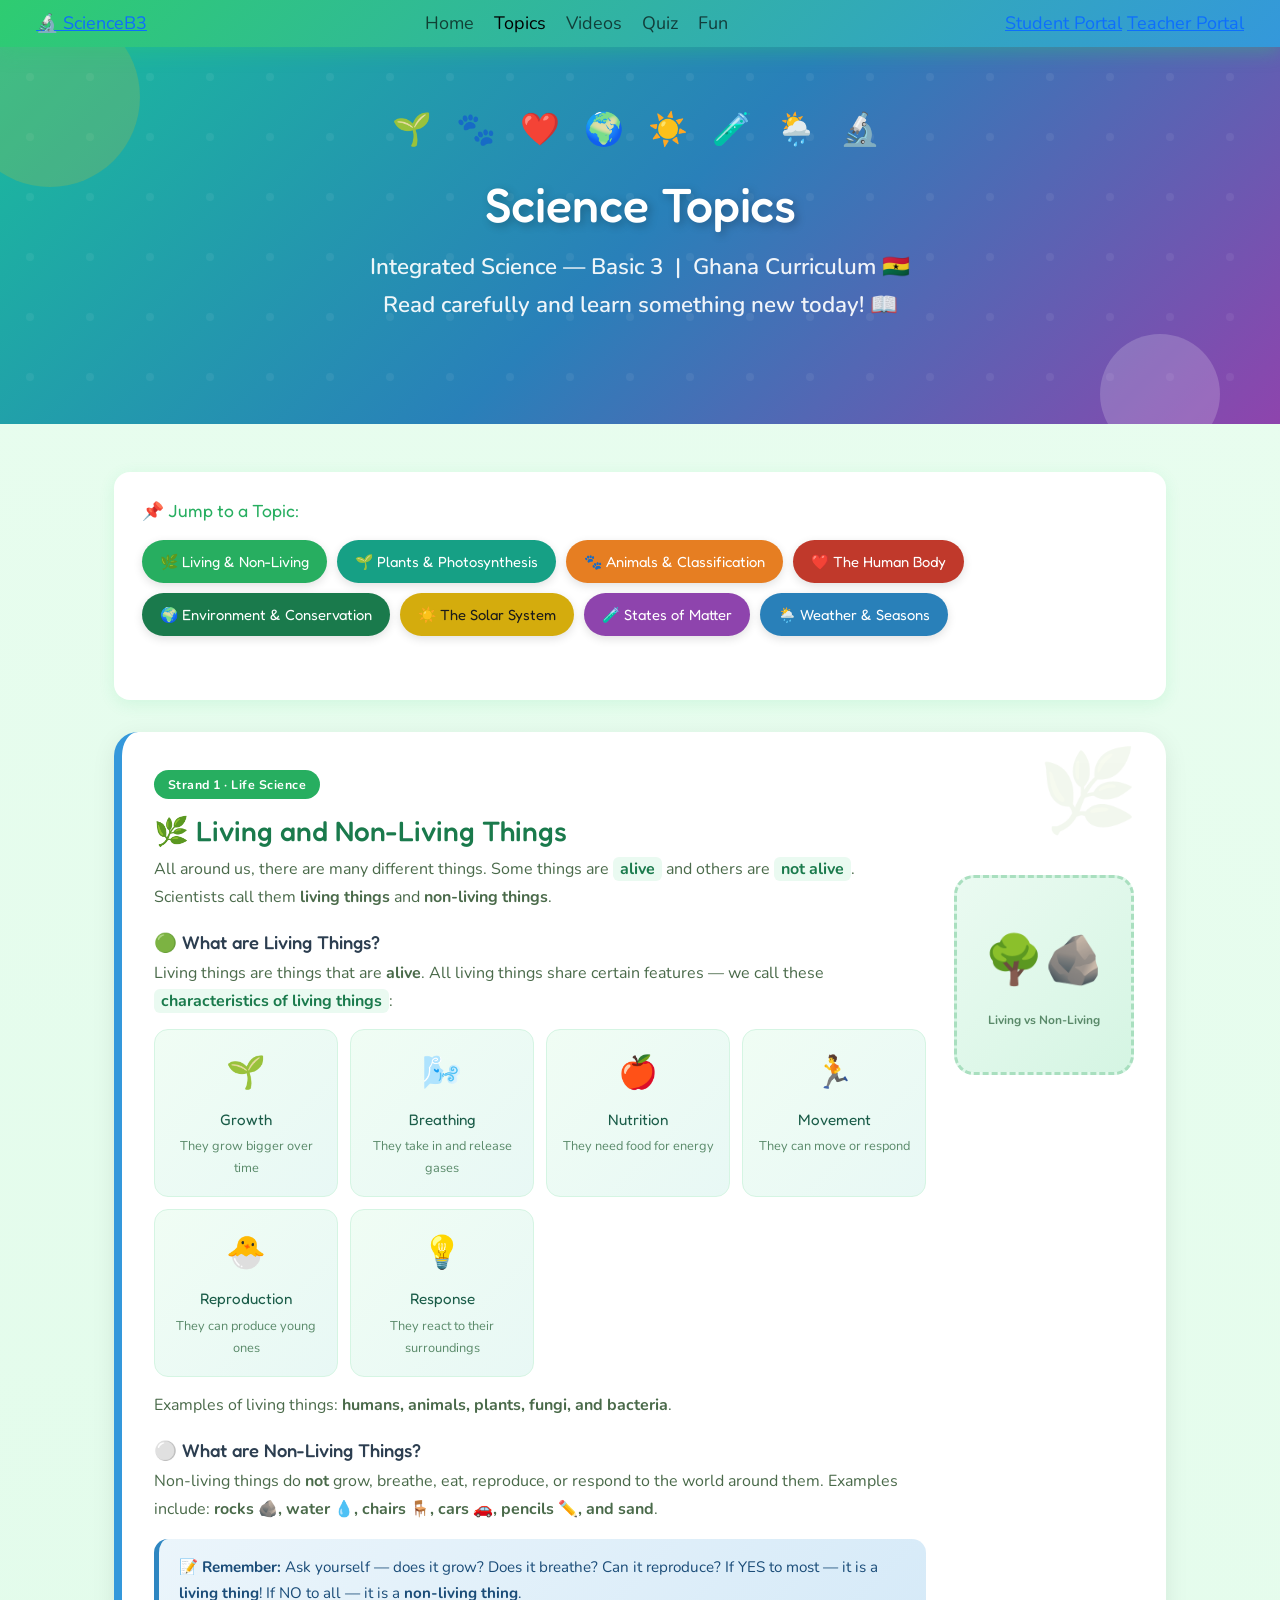
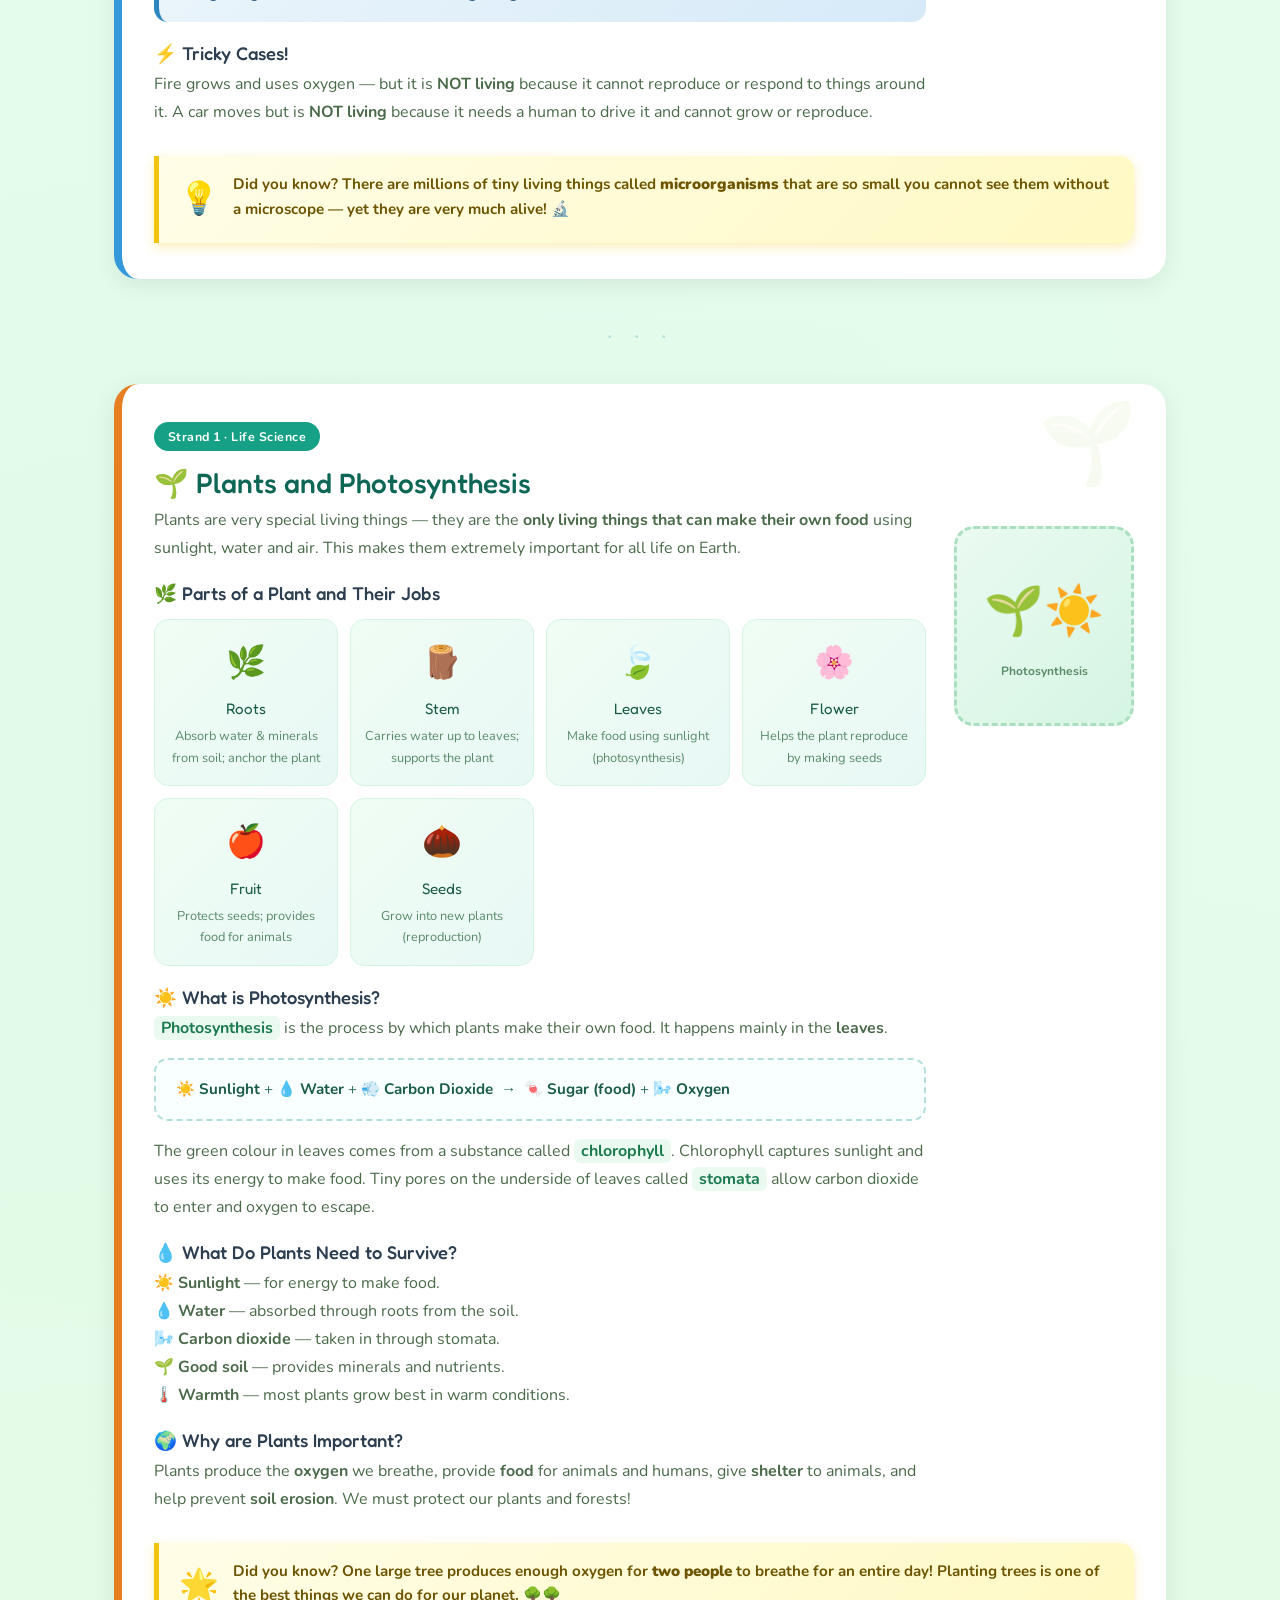
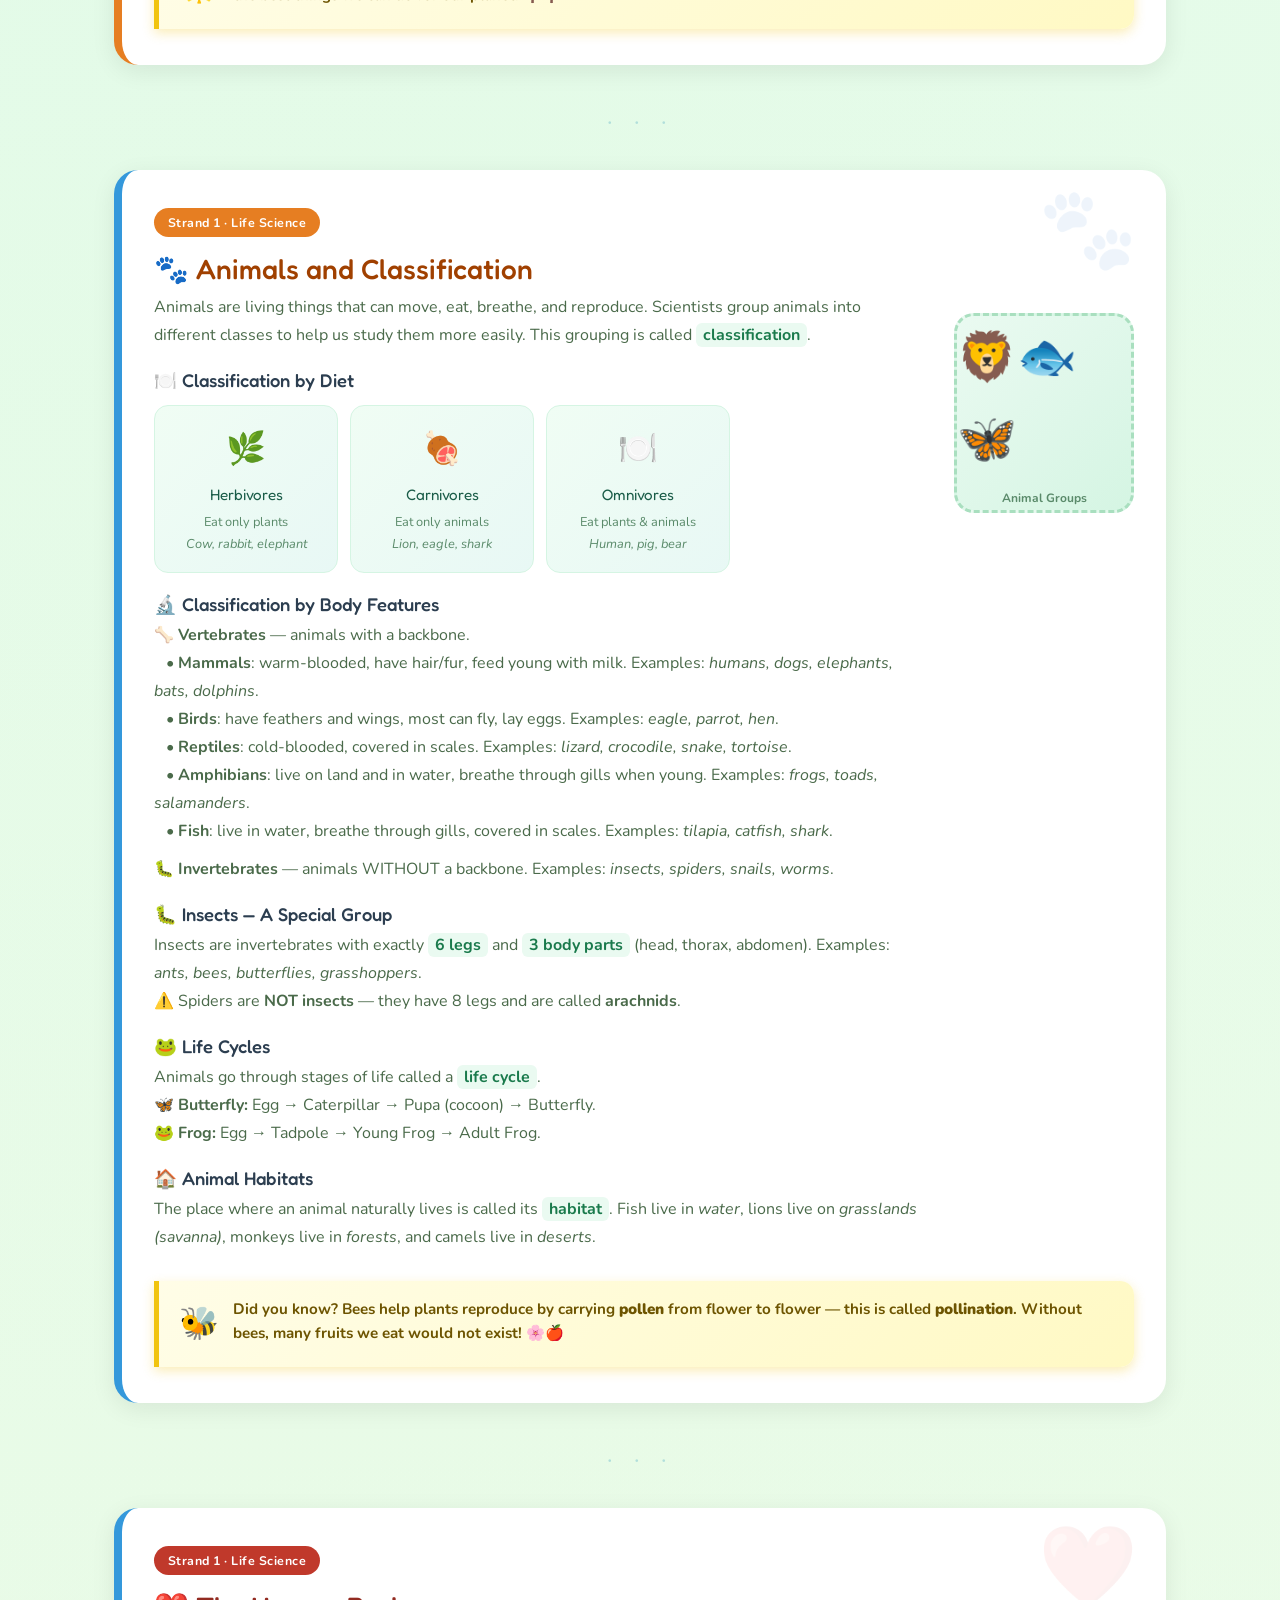
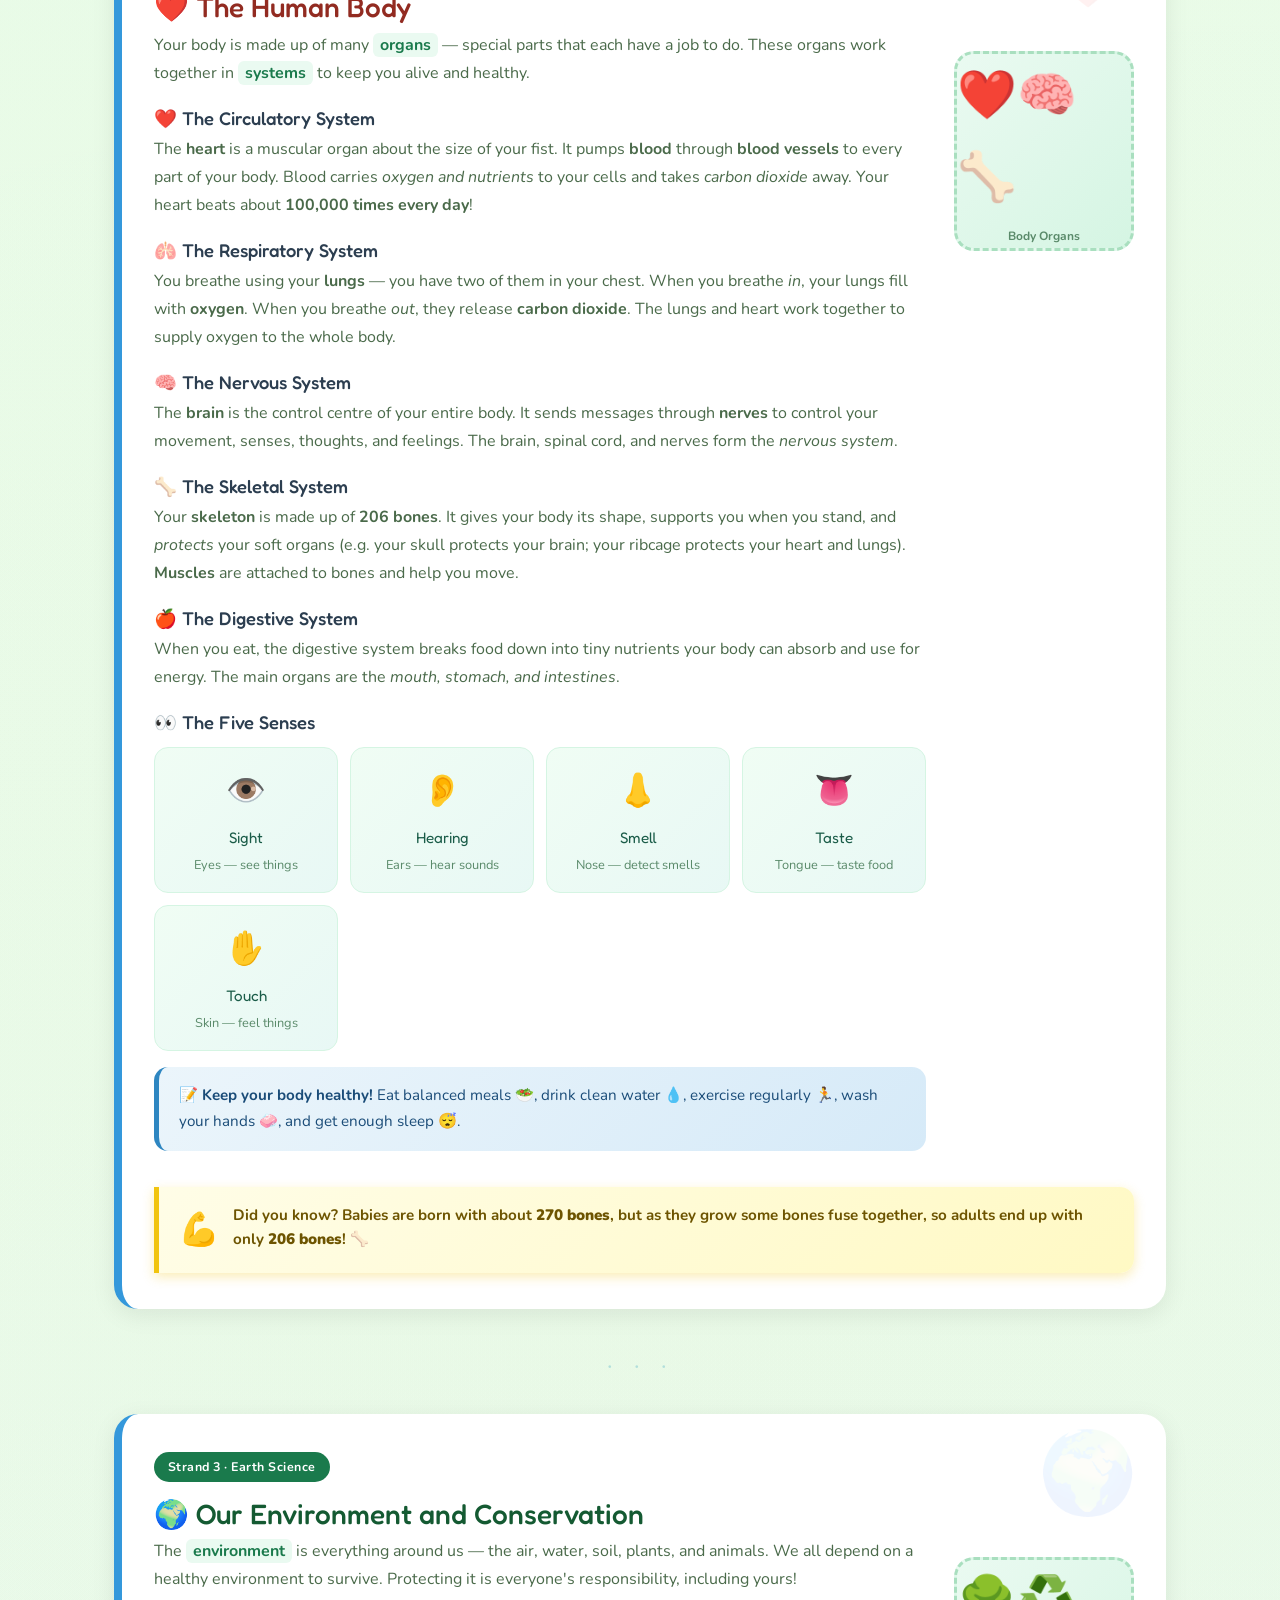
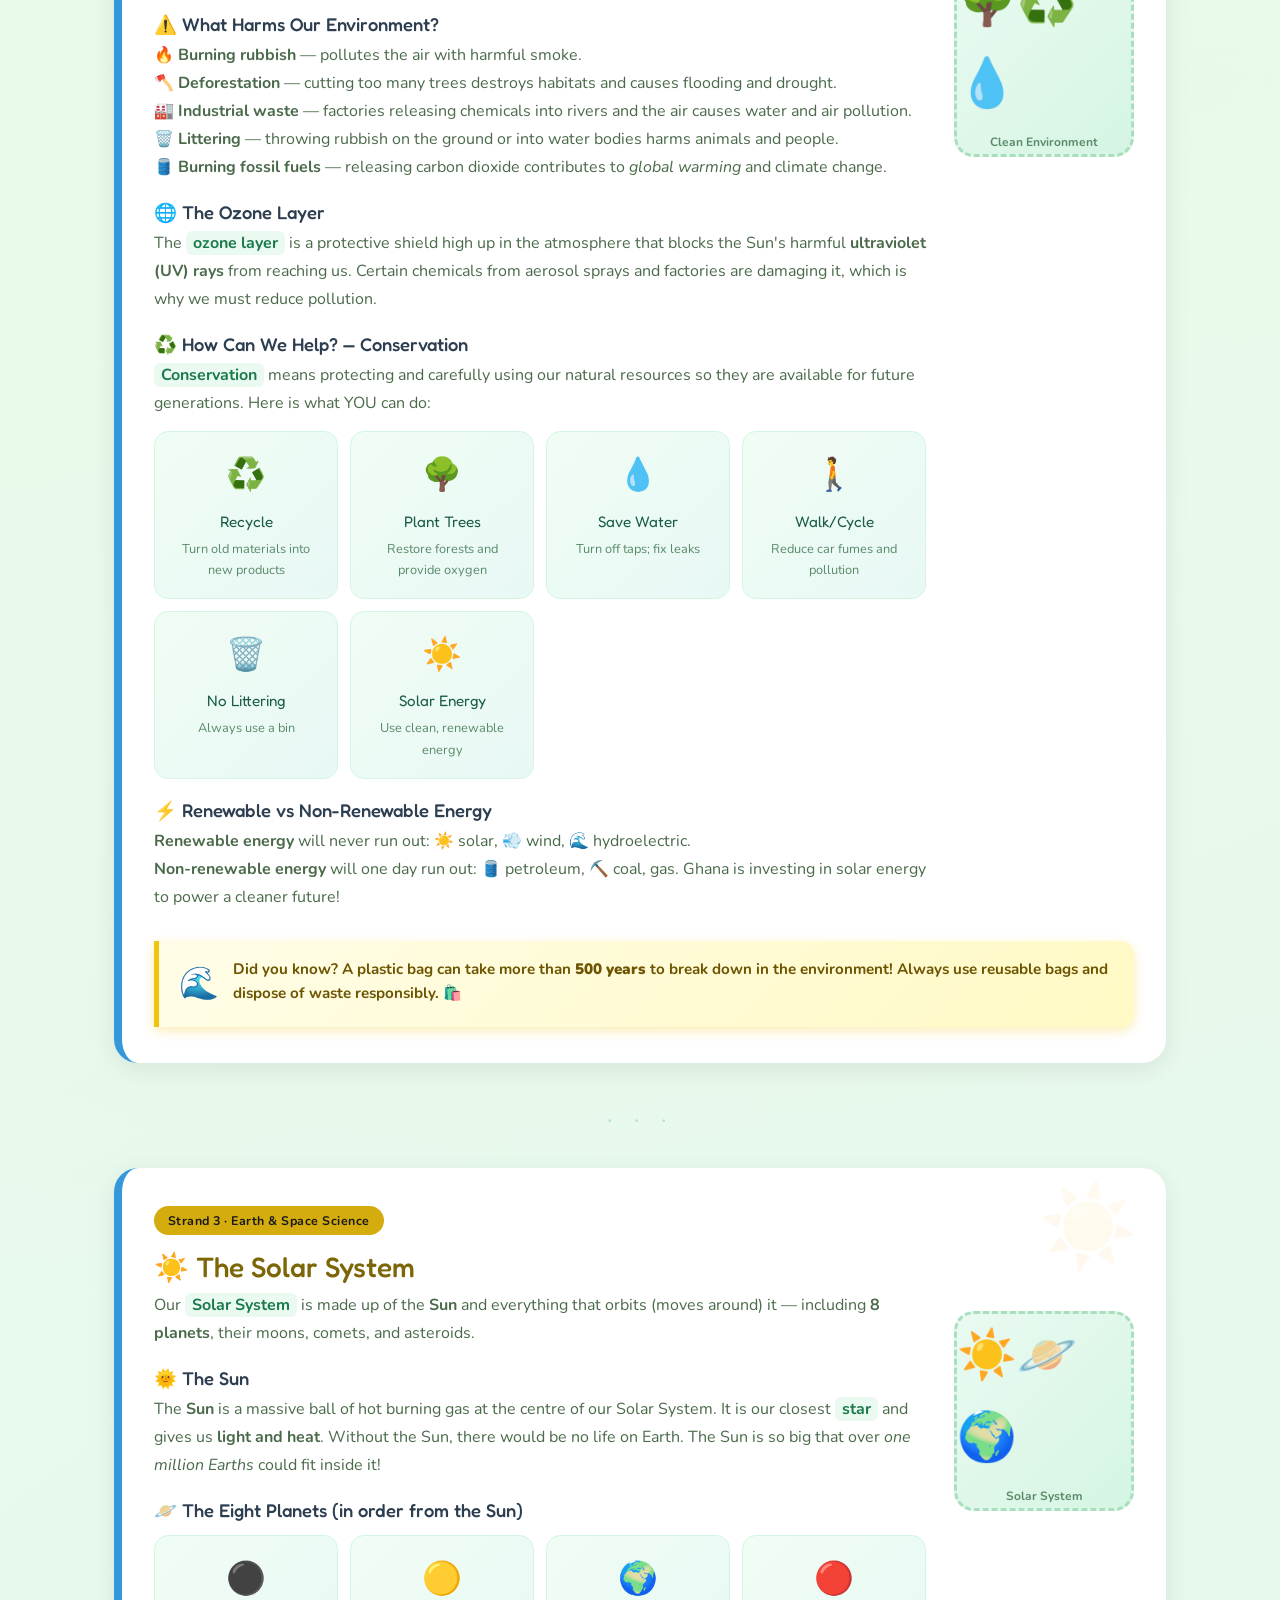
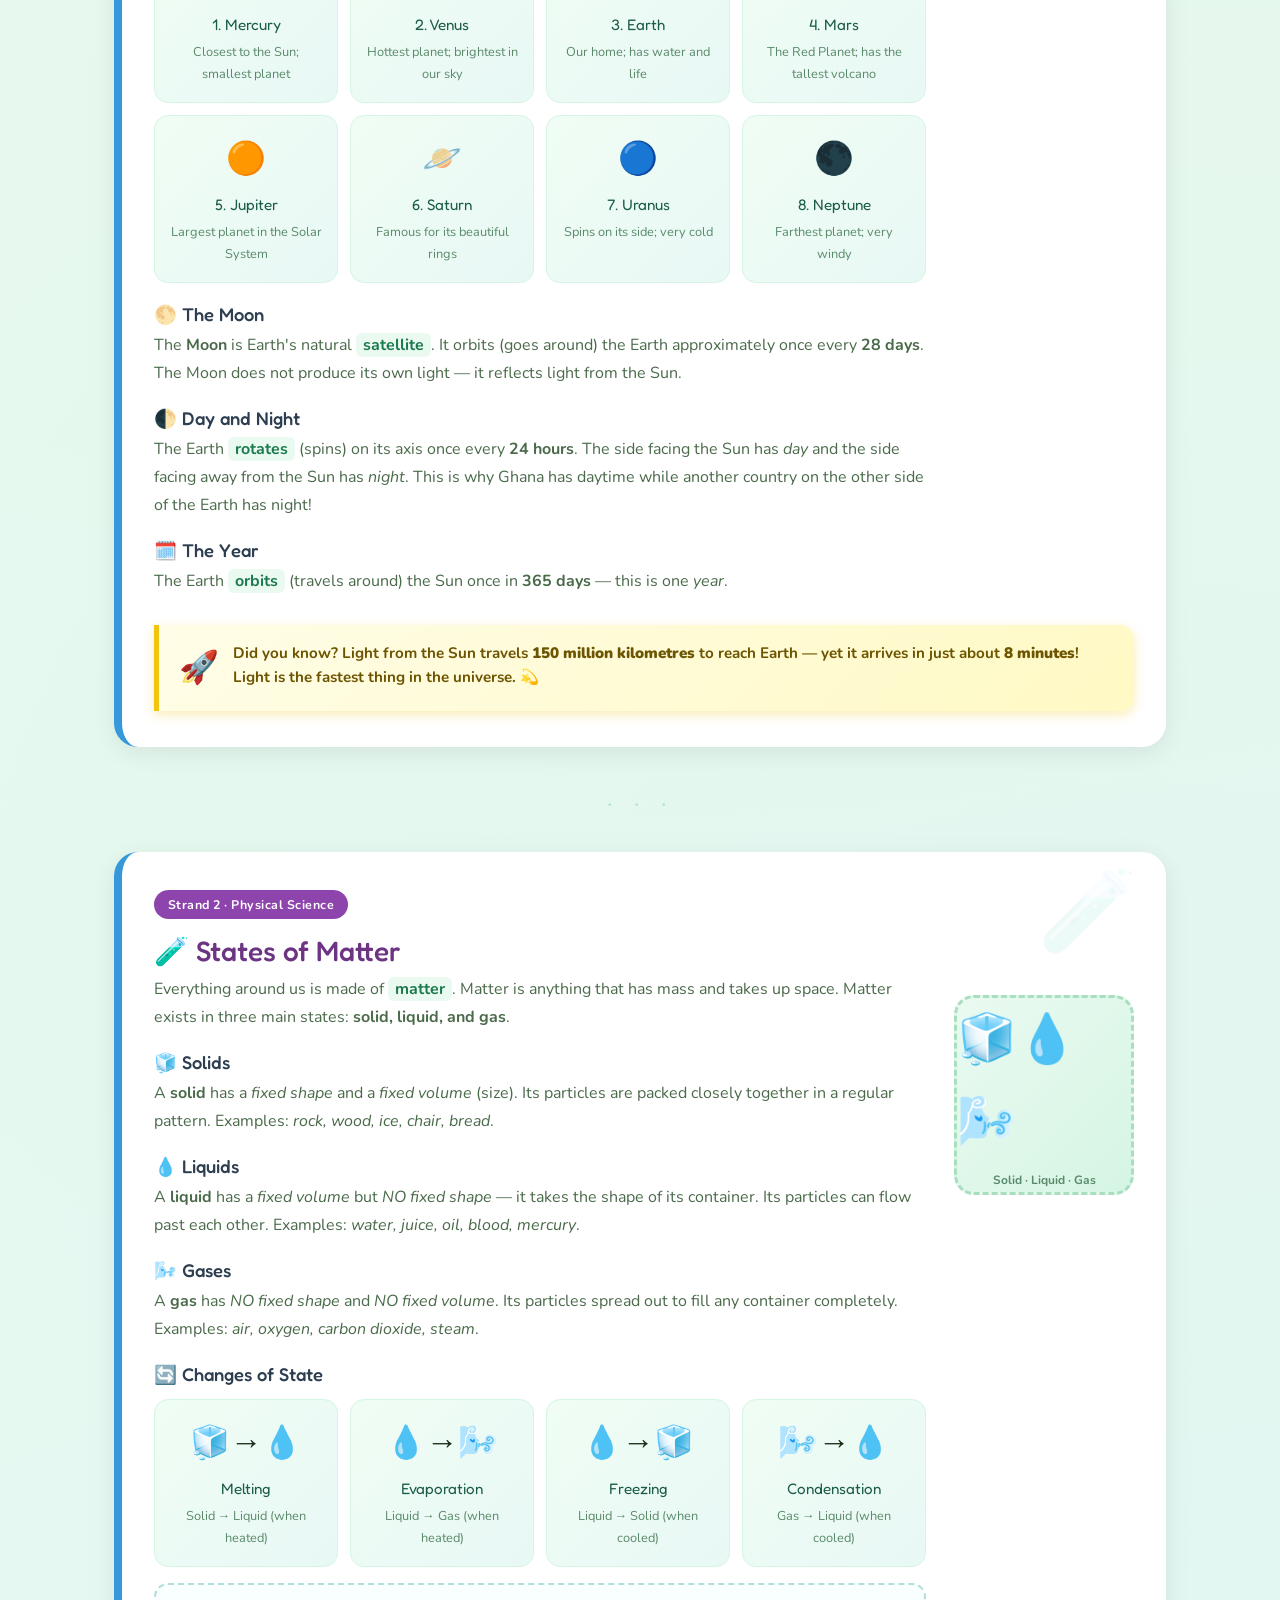
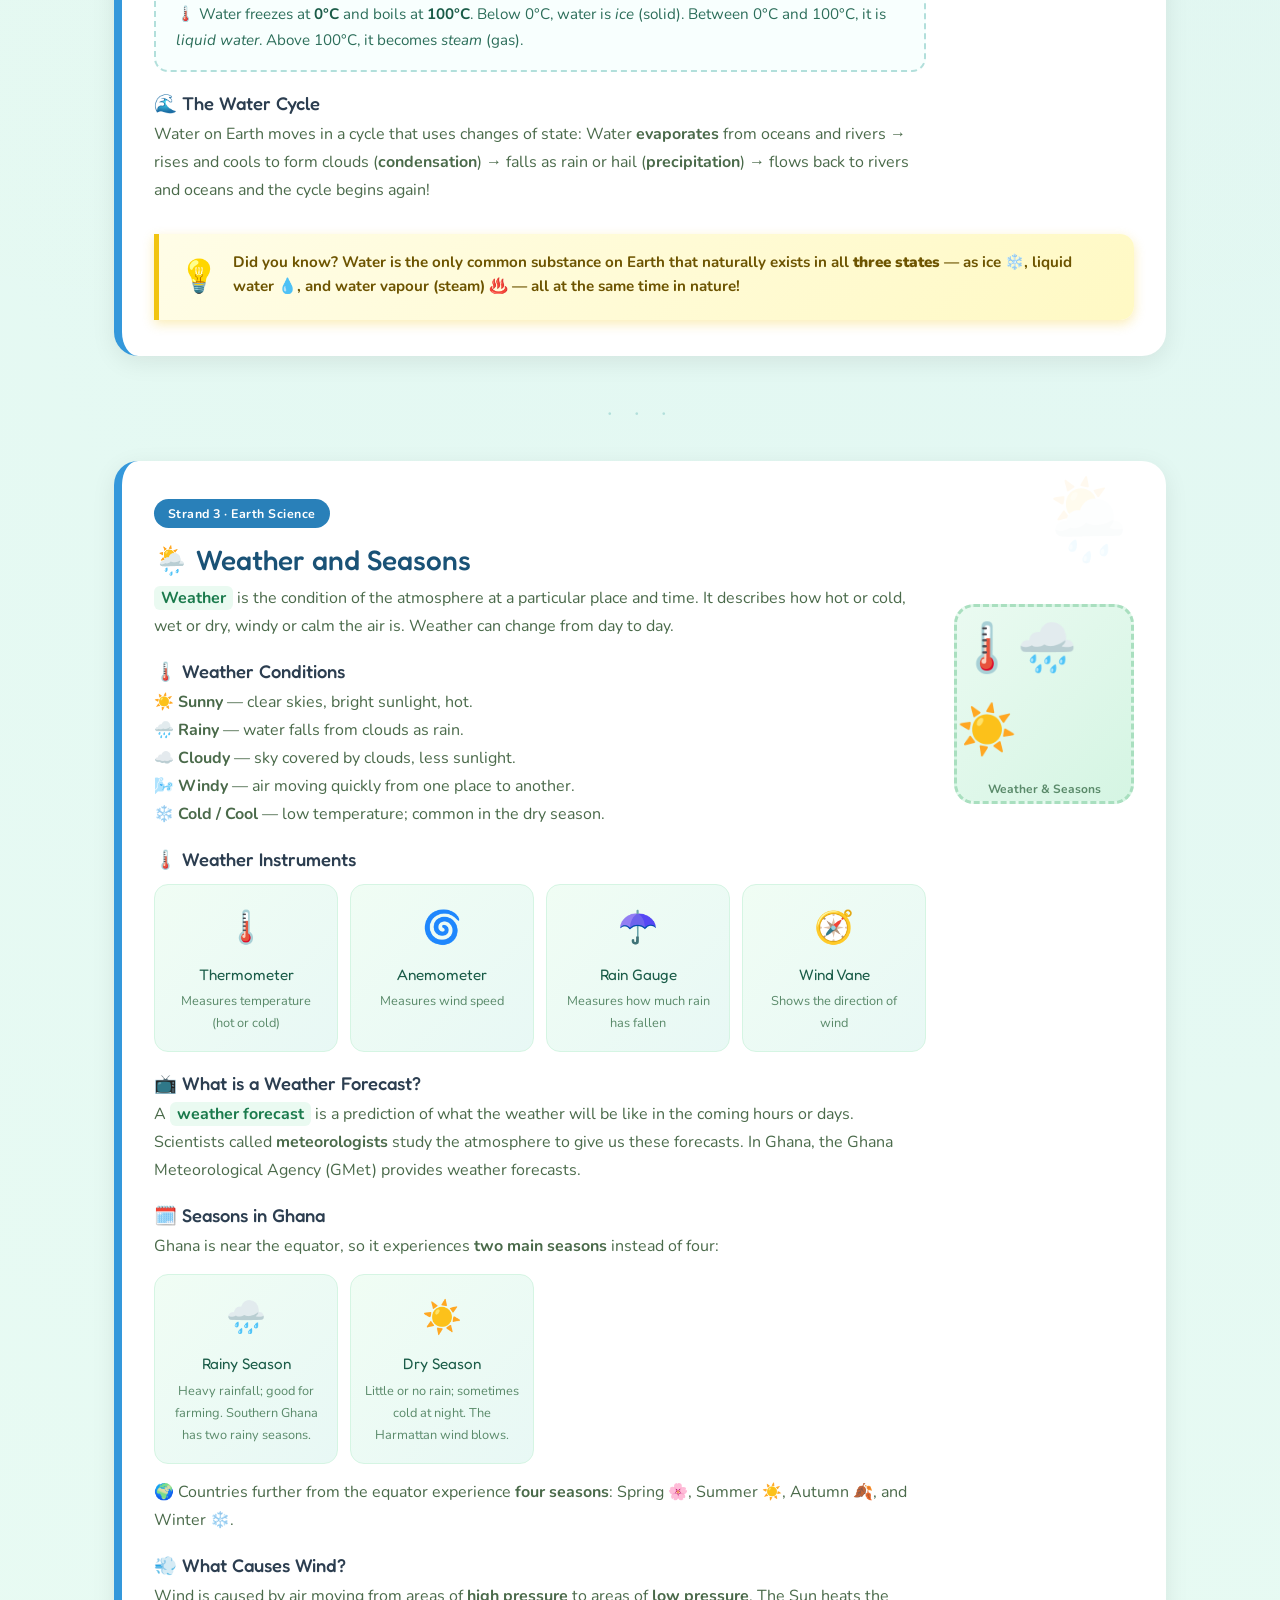
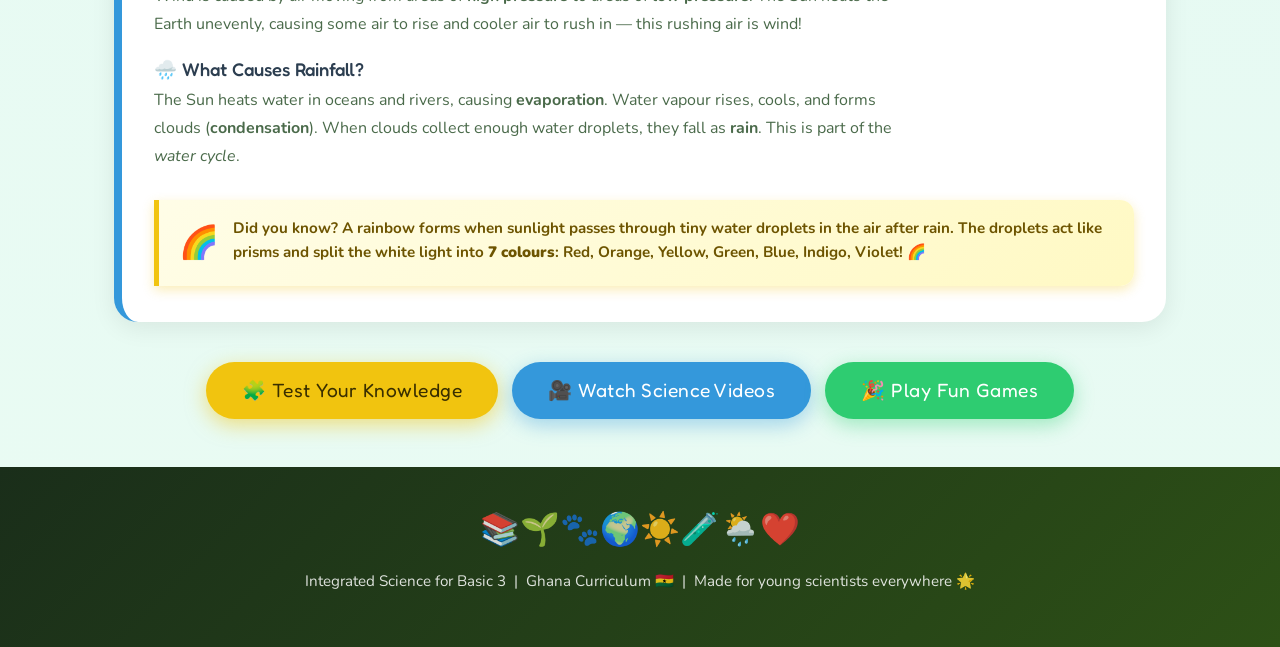
==== commit a23c38ee: "course.html" ====
--- a/course.html
+++ b/course.html
@@ -4,6 +4,8 @@
   <meta charset="UTF-8" />
   <meta name="viewport" content="width=device-width, initial-scale=1.0" />
   <title>Topics – Integrated Science Basic 3</title>
+  <link rel="stylesheet" href="https://cdn.jsdelivr.net/npm/bootstrap@5.3.3/dist/css/bootstrap.min.css" />
+  <link rel="stylesheet" href="https://cdn.jsdelivr.net/npm/bootstrap-icons@1.11.3/font/bootstrap-icons.min.css" />
   <link rel="stylesheet" href="style.css" />
   <style>
     /* ── Topic Nav Pills ── */
@@ -203,17 +205,28 @@
   <!-- ========================================
        NAVIGATION BAR
        ======================================== -->
-  <nav class="navbar">
-    <a href="index.html" class="logo">
-      <span class="logo-icon">🔬</span> ScienceB3
-    </a>
-    <ul class="nav-links">
-      <li><a href="index.html">🏠 Home</a></li>
-      <li><a href="course.html" class="active">📚 Topics</a></li>
-      <li><a href="videos.html">🎥 Videos</a></li>
-      <li><a href="quiz.html">🧩 Quiz</a></li>
-      <li><a href="extra.html">🎉 Fun</a></li>
-    </ul>
+  <nav class="navbar navbar-expand-lg site-navbar">
+    <div class="container-fluid">
+      <a href="index.html" class="brand">
+        <span class="brand-icon">&#128300;</span> ScienceB3
+      </a>
+      <button class="navbar-toggler ms-auto" type="button" data-bs-toggle="collapse" data-bs-target="#mainNav">
+        <span class="navbar-toggler-icon"></span>
+      </button>
+      <div class="collapse navbar-collapse" id="mainNav">
+        <ul class="navbar-nav mx-auto gap-1">
+          <li class="nav-item"><a href="index.html" class="nav-link">Home</a></li>
+          <li class="nav-item"><a href="course.html" class="nav-link active">Topics</a></li>
+          <li class="nav-item"><a href="videos.html" class="nav-link">Videos</a></li>
+          <li class="nav-item"><a href="quiz.html" class="nav-link">Quiz</a></li>
+          <li class="nav-item"><a href="extra.html" class="nav-link">Fun</a></li>
+        </ul>
+        <div class="portal-btns mt-2 mt-lg-0">
+          <a href="student-login.html" class="portal-btn portal-btn-student">Student Portal</a>
+          <a href="teacher-login.html" class="portal-btn portal-btn-teacher">Teacher Portal</a>
+        </div>
+      </div>
+    </div>
   </nav>
 
   <!-- ========================================
@@ -988,4 +1001,4 @@
 
   <script src="script.js"></script>
 </body>
-</html>+</html>
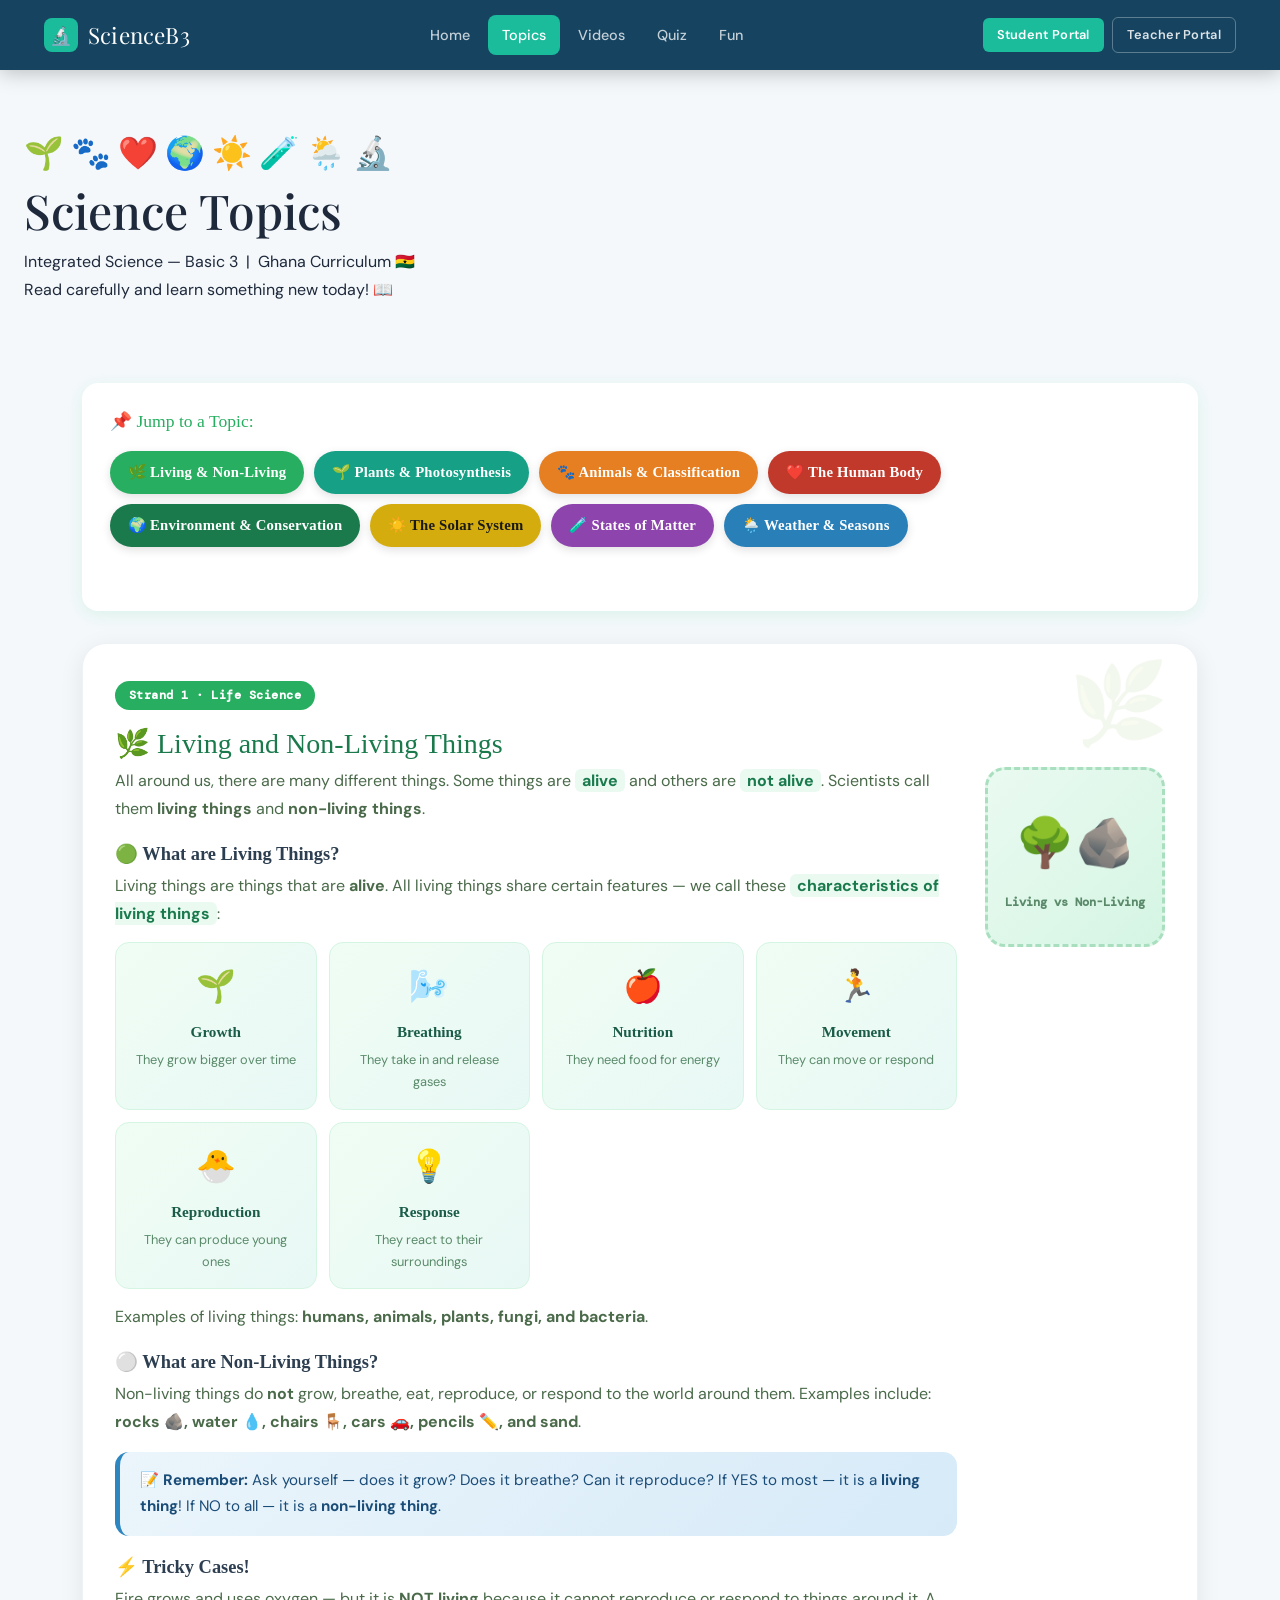
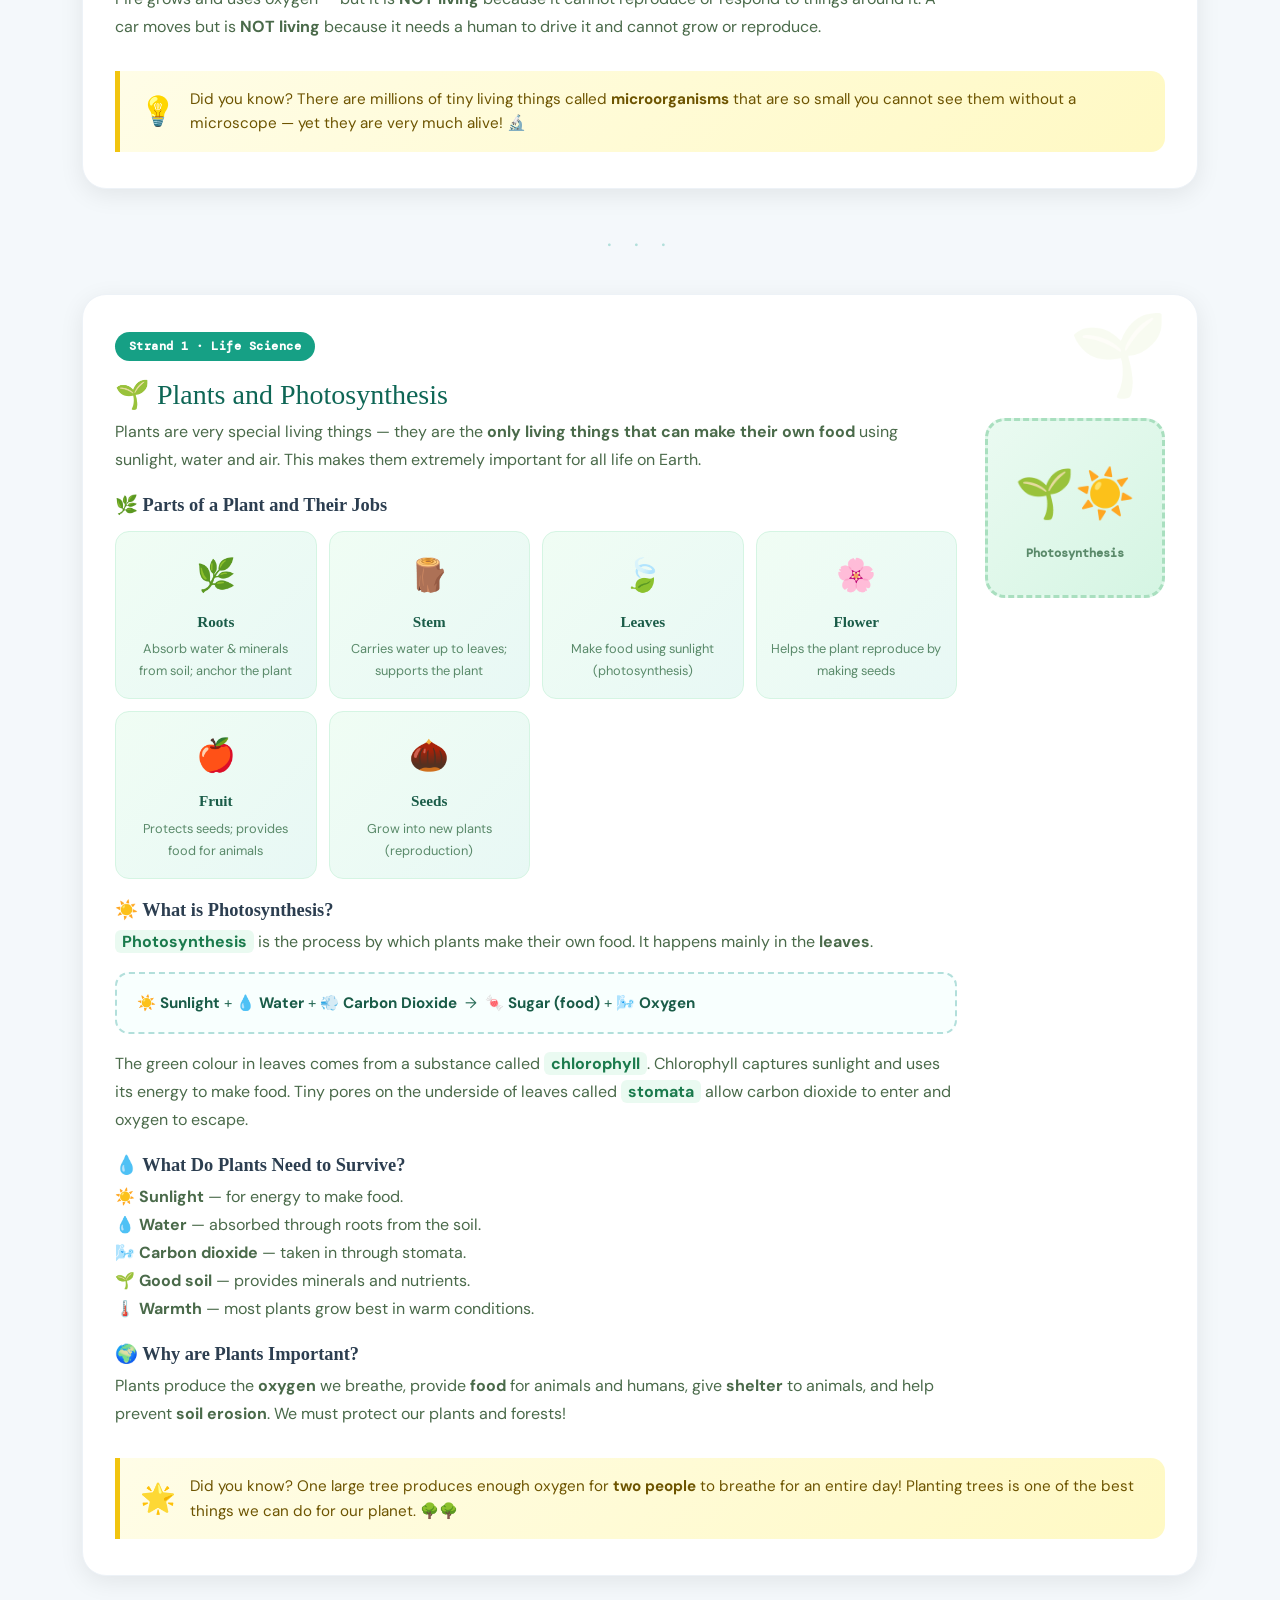
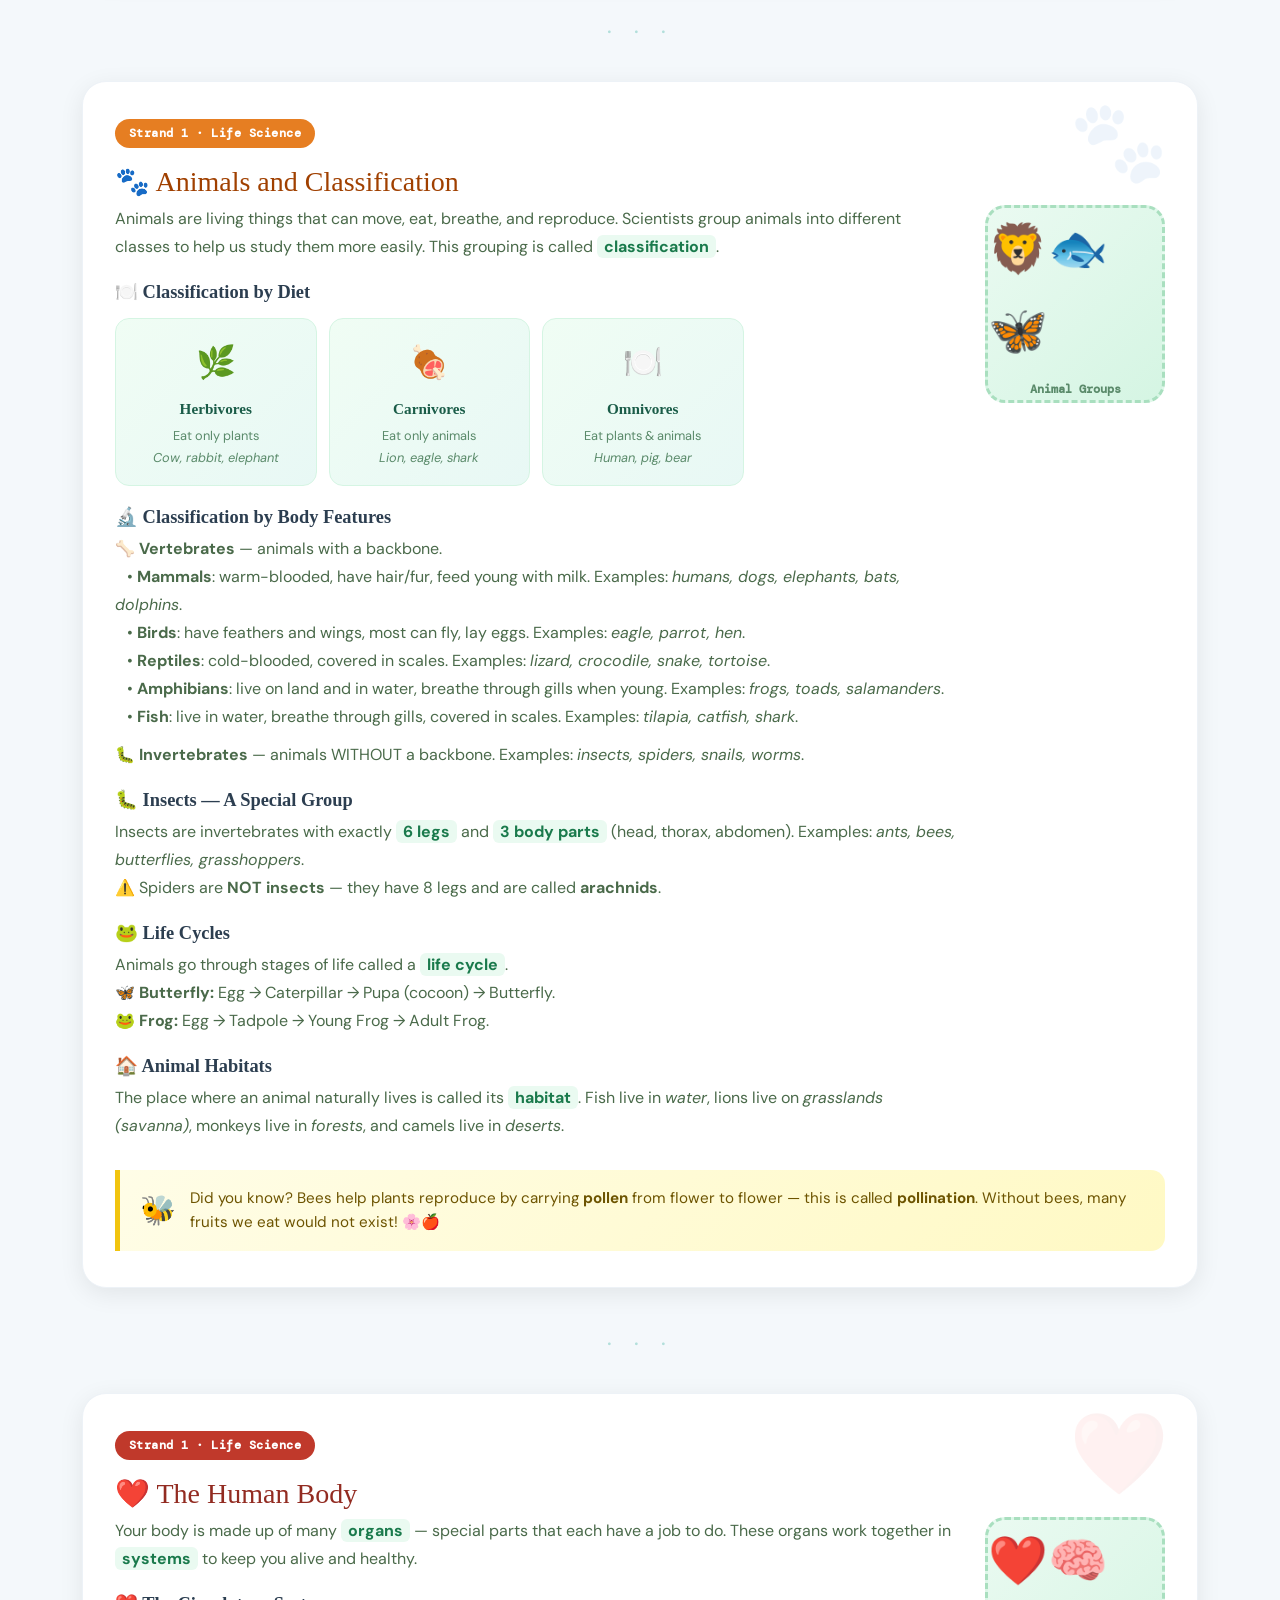
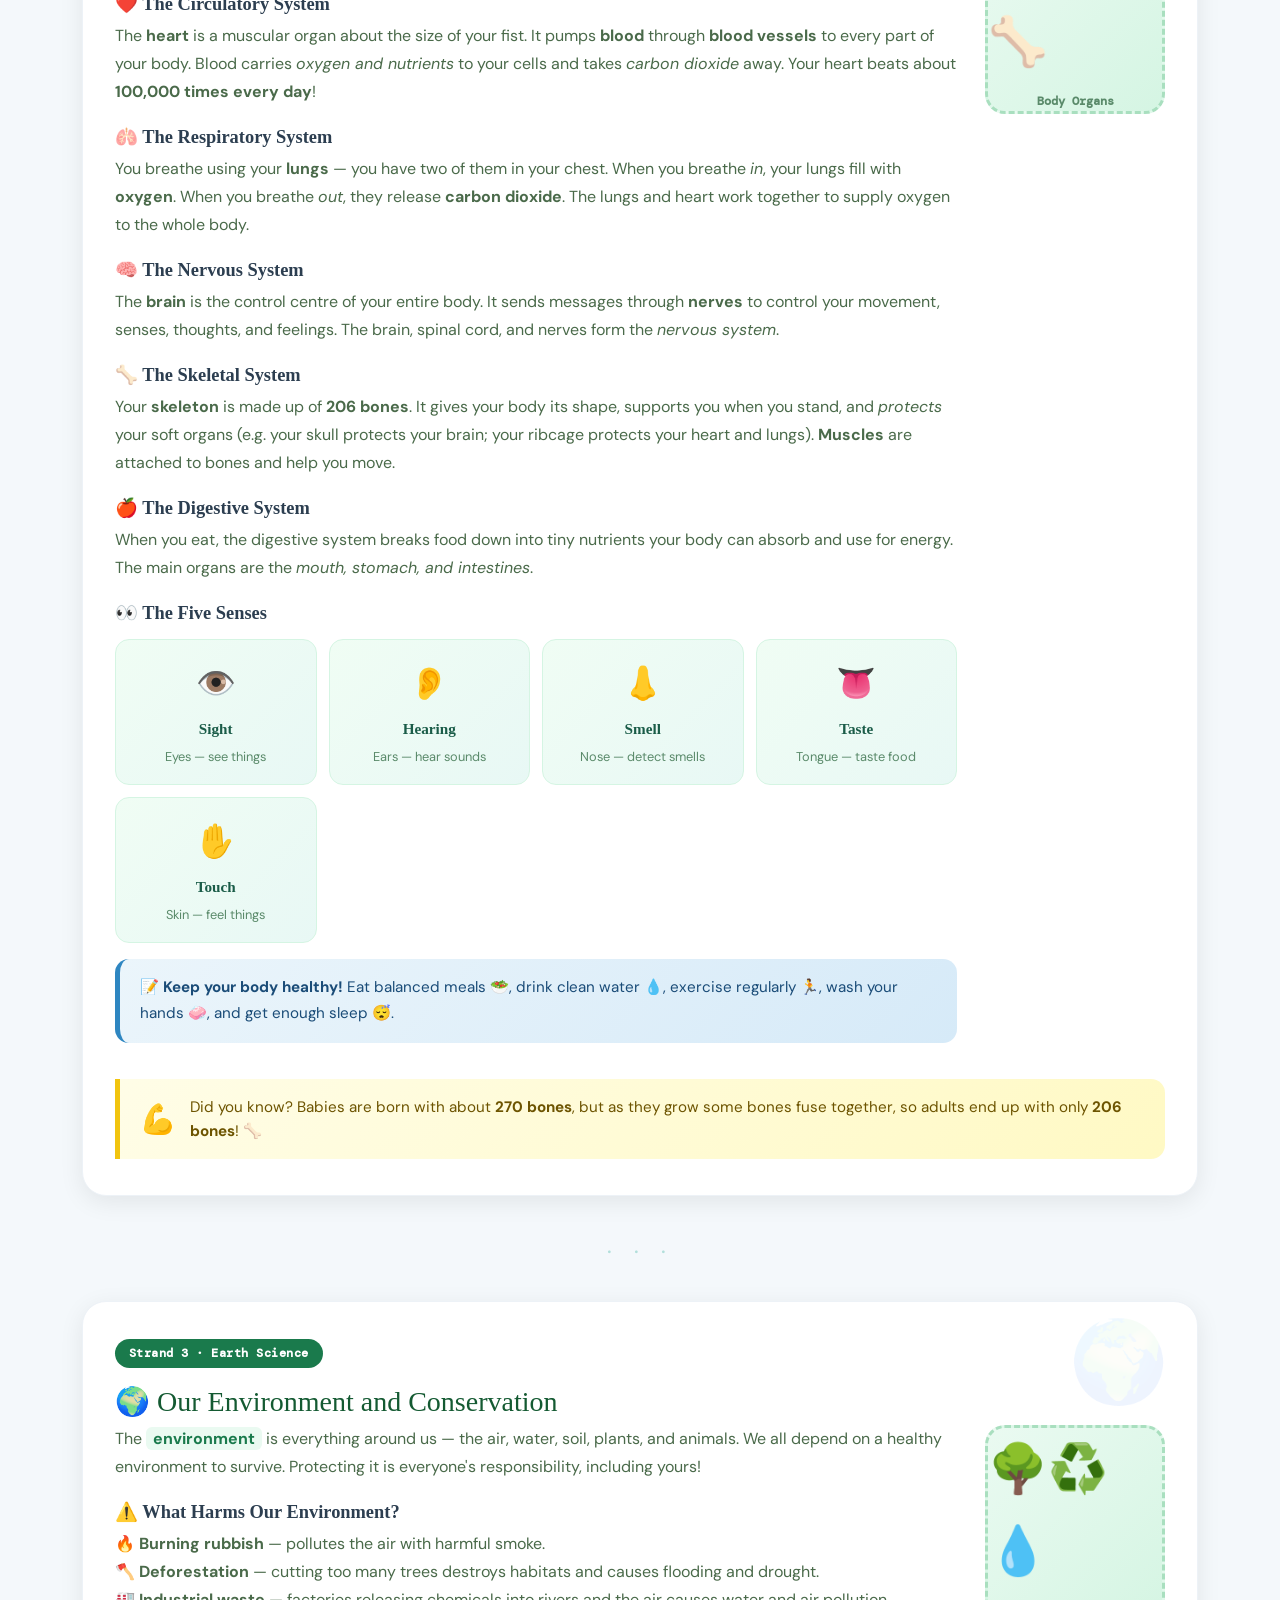
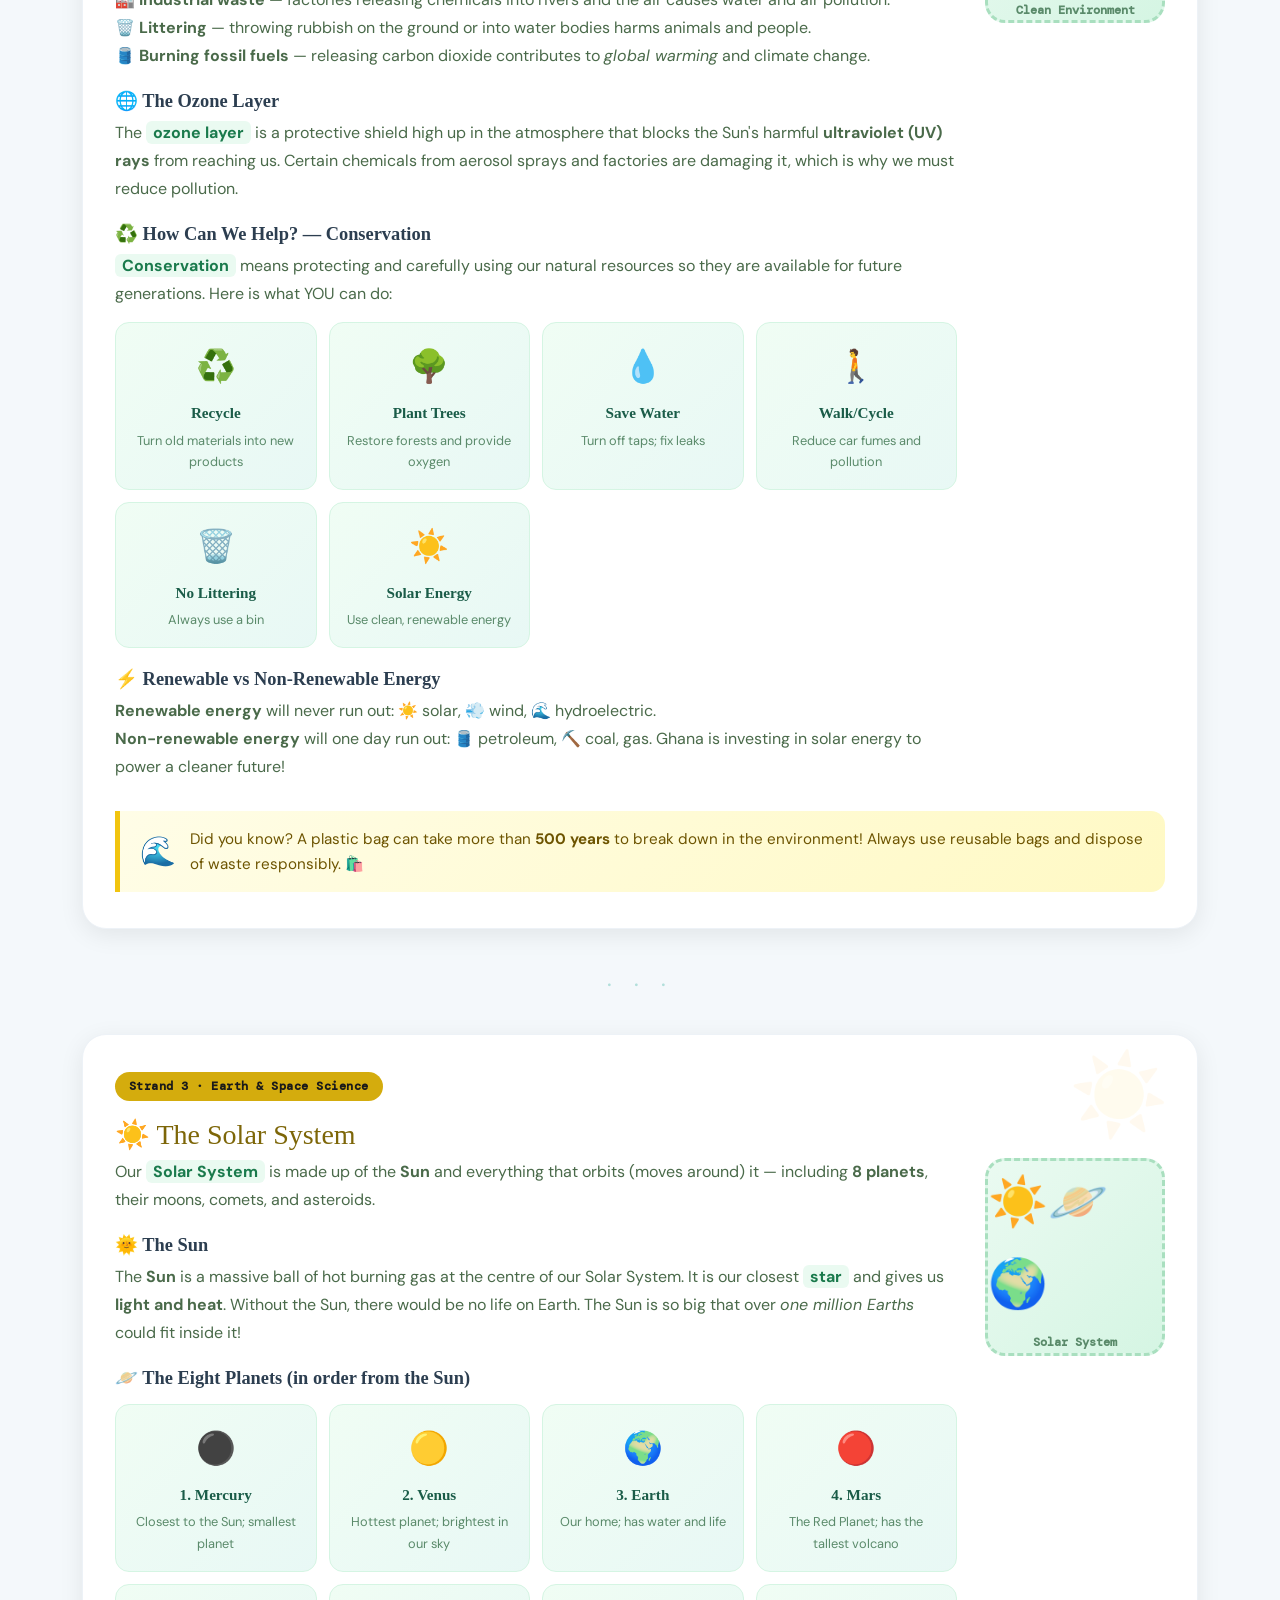
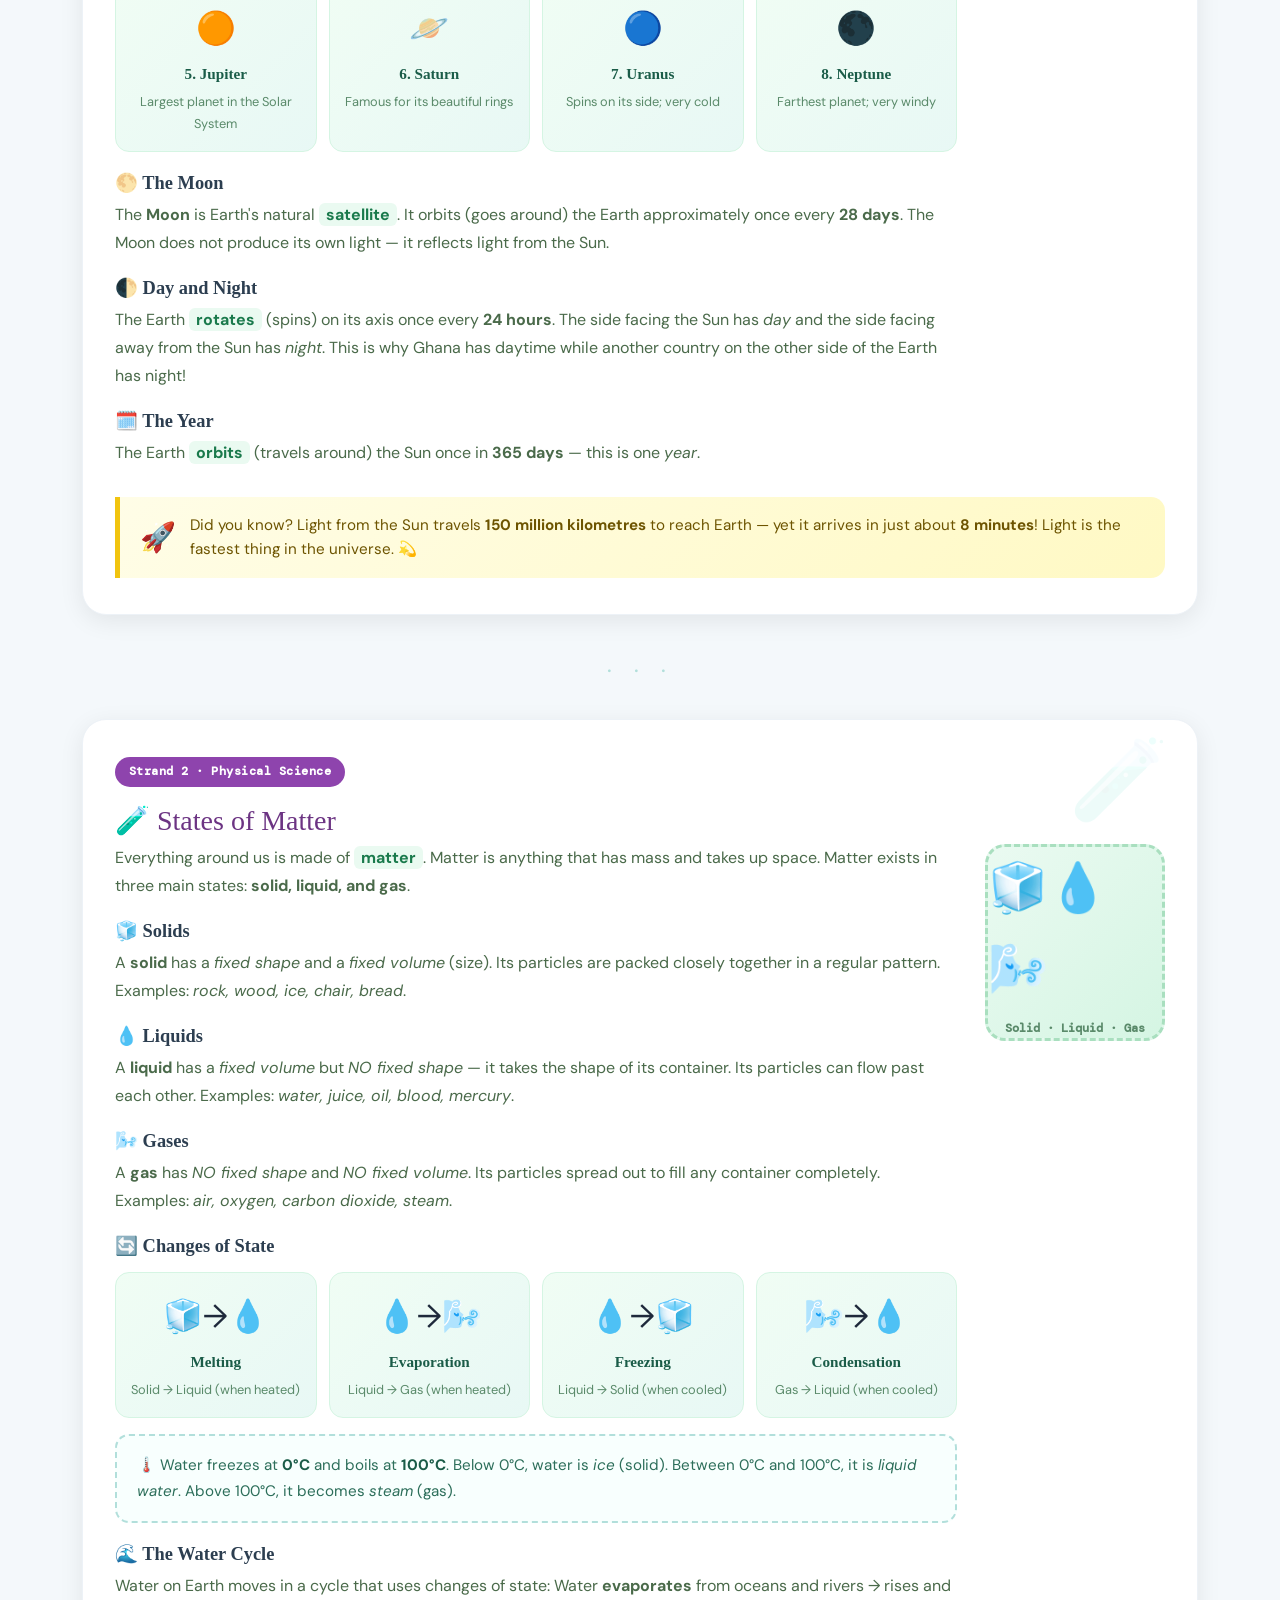
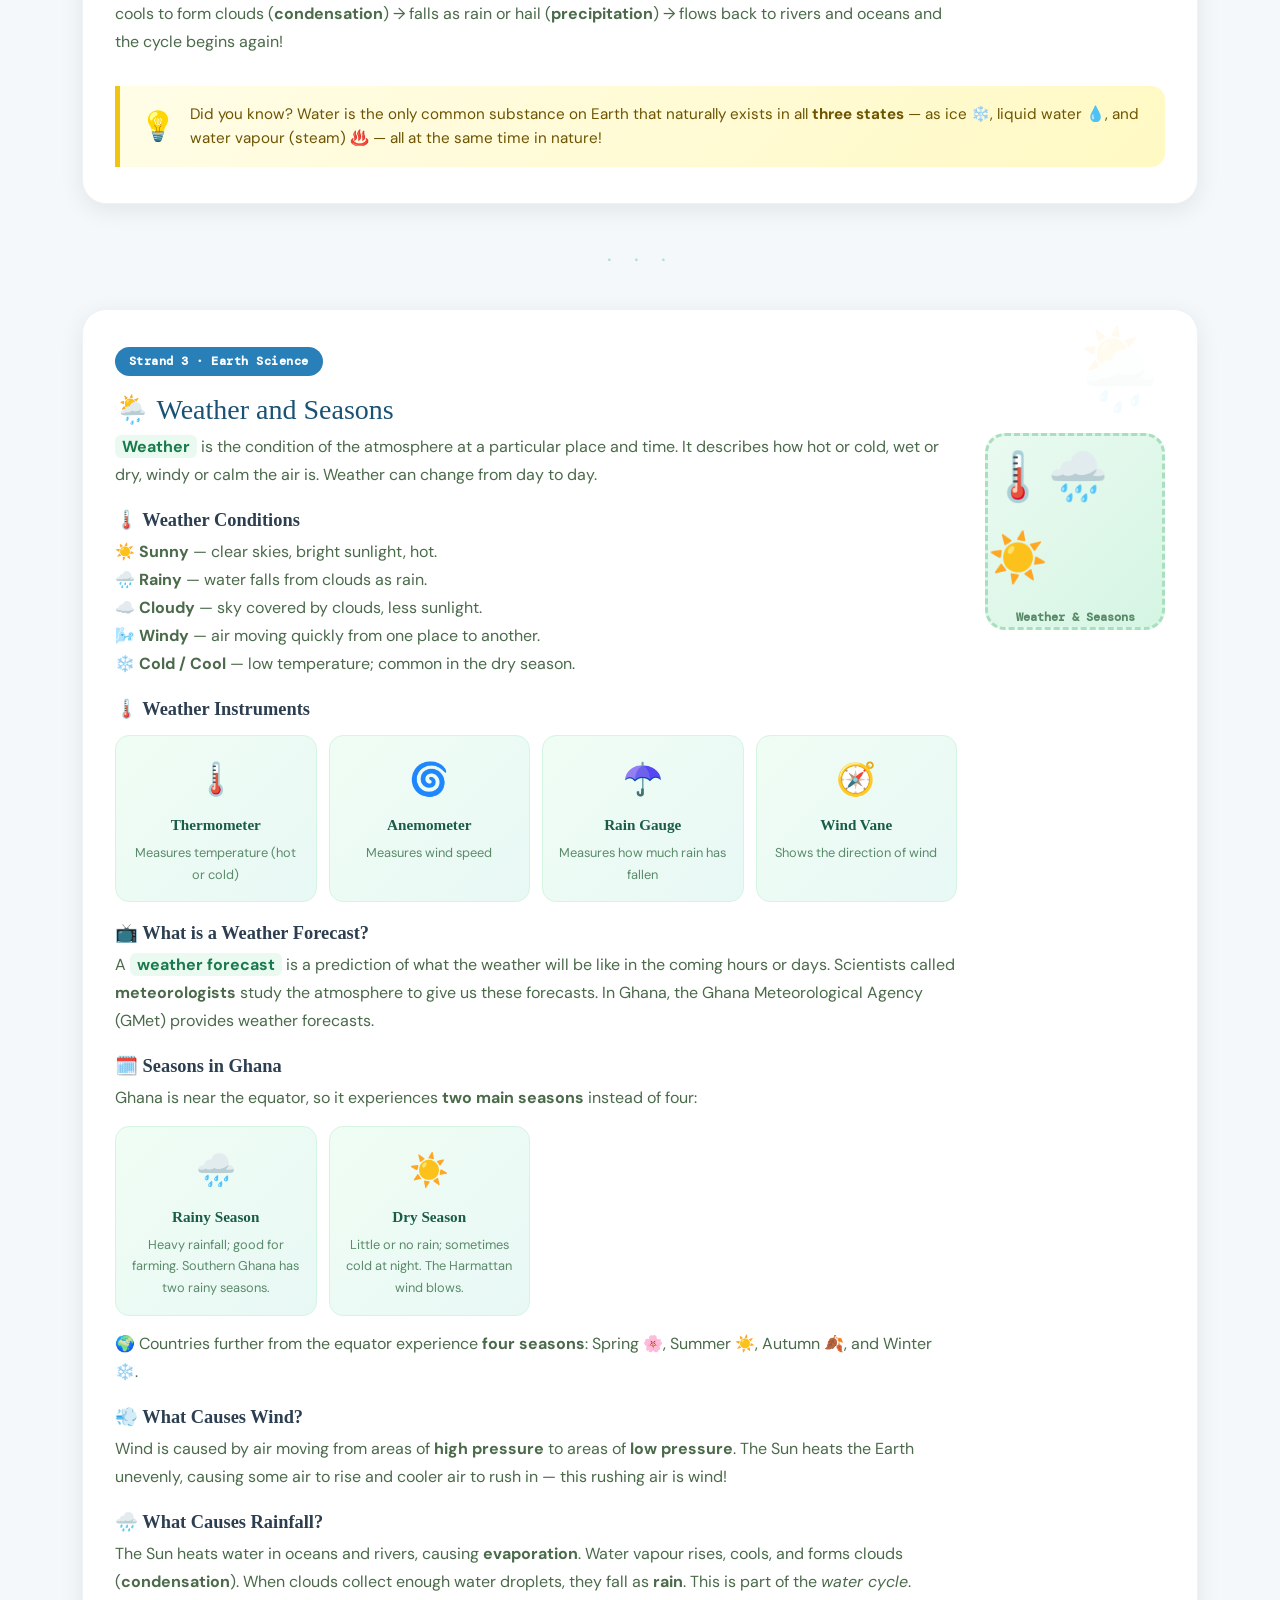
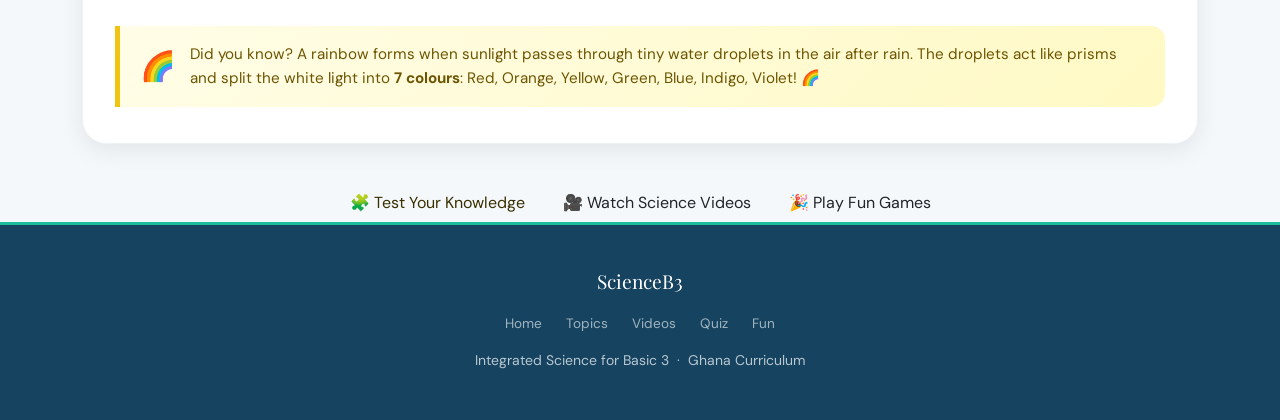
==== commit a7bb3644: "Update course.html" ====
--- a/course.html
+++ b/course.html
@@ -210,7 +210,7 @@
       <a href="index.html" class="brand">
         <span class="brand-icon">&#128300;</span> ScienceB3
       </a>
-      <button class="navbar-toggler ms-auto" type="button" data-bs-toggle="collapse" data-bs-target="#mainNav">
+      <button class="navbar-toggler ms-auto" type="button" data-bs-toggle="collapse" data-bs-target="#mainNav" aria-controls="mainNav" aria-expanded="false" aria-label="Toggle navigation">
         <span class="navbar-toggler-icon"></span>
       </button>
       <div class="collapse navbar-collapse" id="mainNav">
@@ -994,11 +994,19 @@
   <!-- ========================================
        FOOTER
        ======================================== -->
-  <footer class="footer">
-    <div class="footer-emoji">📚🌱🐾🌍☀️🧪🌦️❤️</div>
-    <p>Integrated Science for Basic 3 &nbsp;|&nbsp; Ghana Curriculum 🇬🇭 &nbsp;|&nbsp; Made for young scientists everywhere 🌟</p>
+  <footer class="site-footer">
+    <span class="footer-brand">ScienceB3</span>
+    <div class="footer-links">
+      <a href="index.html">Home</a>
+      <a href="course.html">Topics</a>
+      <a href="videos.html">Videos</a>
+      <a href="quiz.html">Quiz</a>
+      <a href="extra.html">Fun</a>
+    </div>
+    <p>Integrated Science for Basic 3 &nbsp;&middot;&nbsp; Ghana Curriculum</p>
   </footer>
 
+  <script src="https://cdn.jsdelivr.net/npm/bootstrap@5.3.3/dist/js/bootstrap.bundle.min.js"></script>
   <script src="script.js"></script>
 </body>
 </html>
